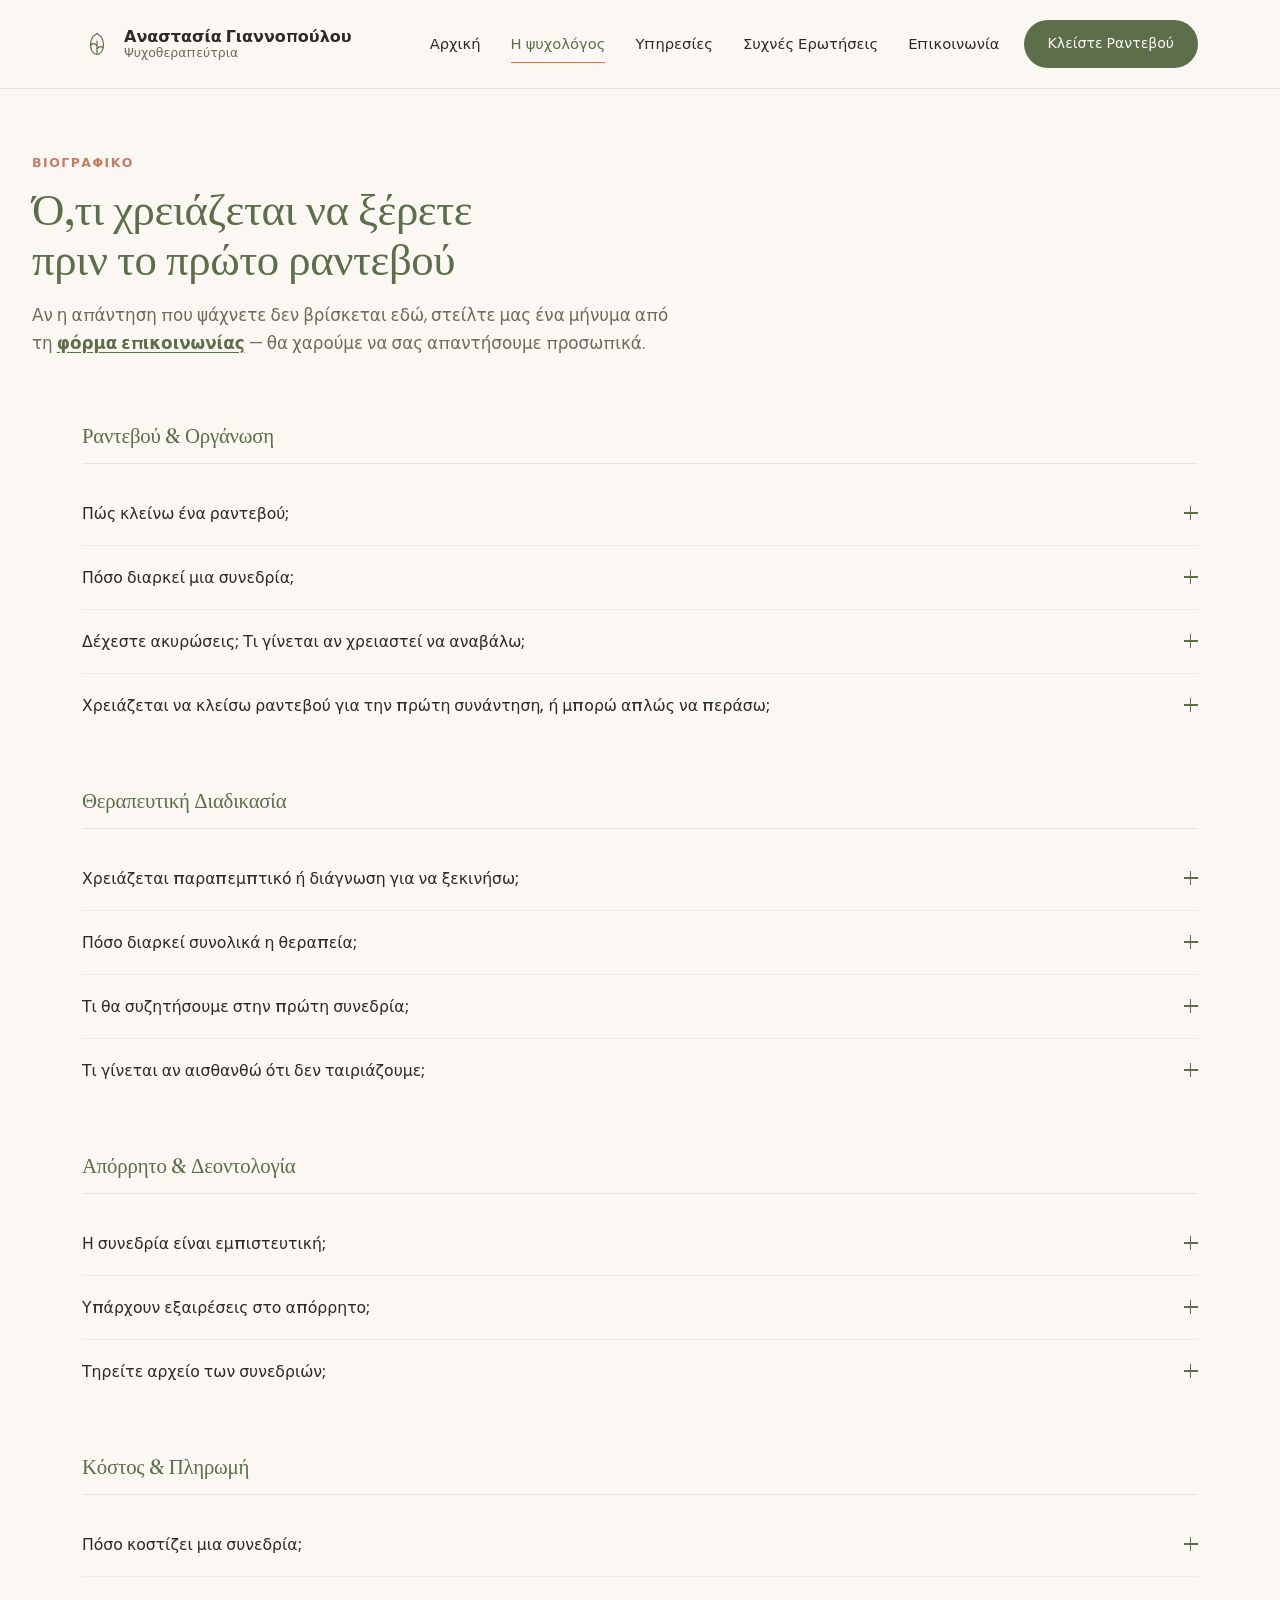
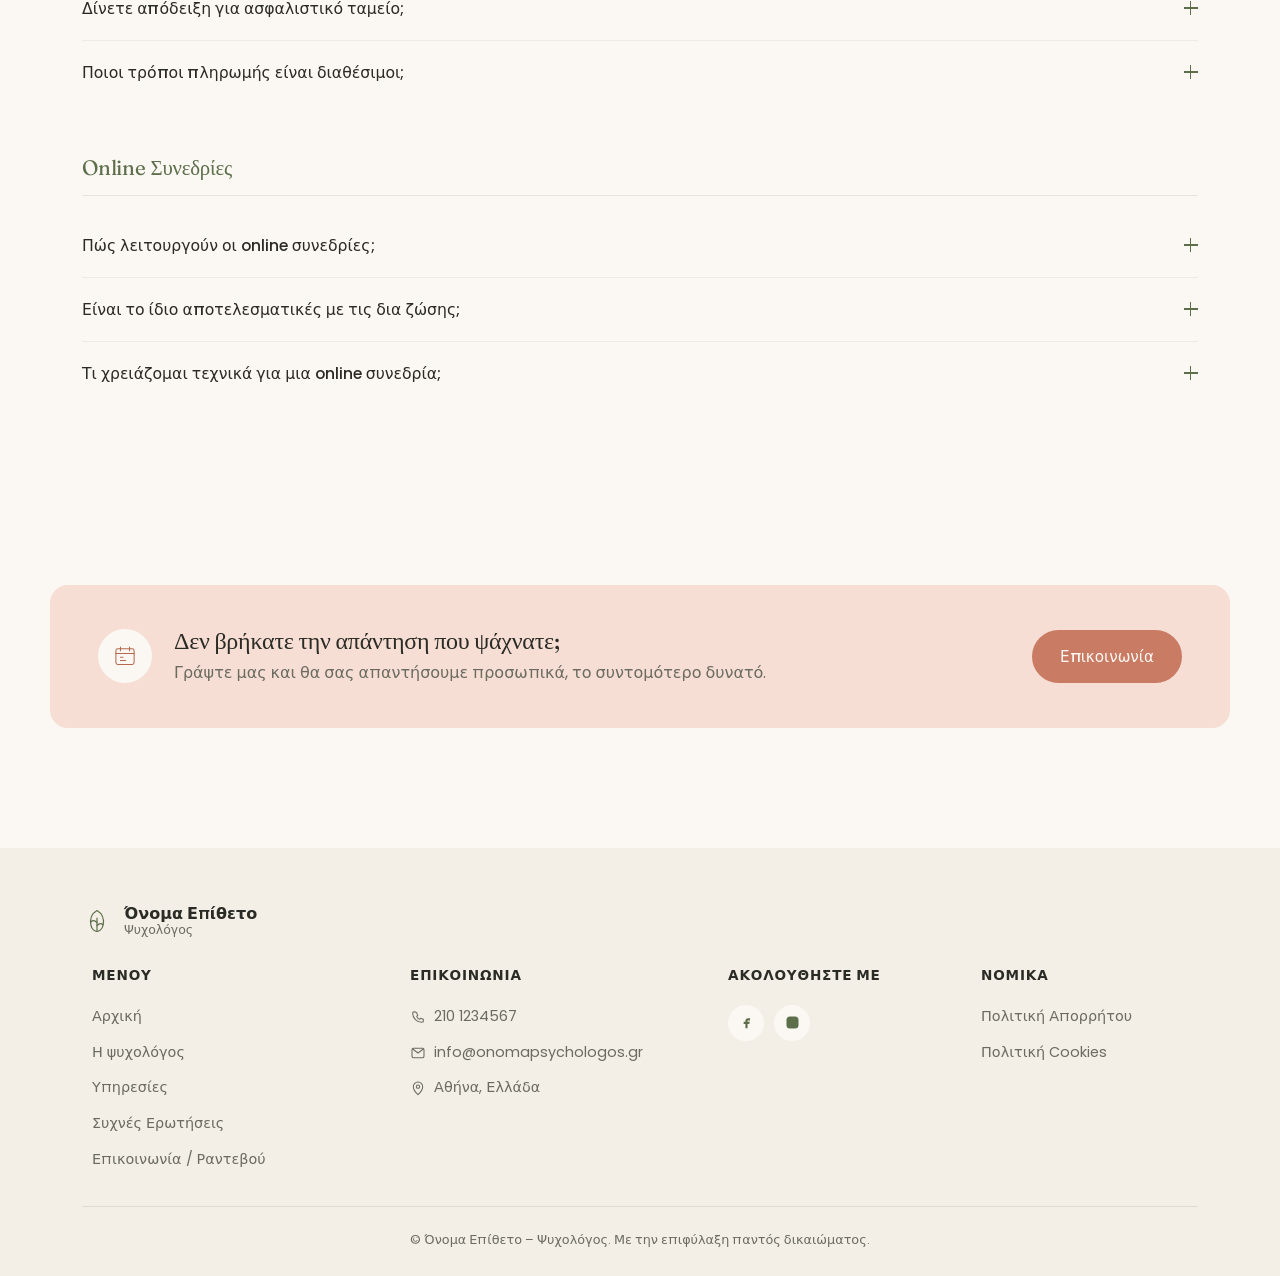
==== about.html @ b0d2837d "fix header highlight" ====
<!DOCTYPE html>
<html lang="el">
<head>
<meta charset="UTF-8">
<meta name="viewport" content="width=device-width, initial-scale=1.0">
<title>Συχνές Ερωτήσεις — Όνομα Επίθετο, Ψυχολόγος</title>
<meta name="description" content="Όλες οι απαντήσεις για ραντεβού, θεραπευτική διαδικασία, απόρρητο, κόστος και online συνεδρίες.">
<link rel="preconnect" href="https://fonts.googleapis.com">
<link rel="preconnect" href="https://fonts.gstatic.com" crossorigin>
<link href="https://fonts.googleapis.com/css2?family=Fraunces:opsz,wght@9..144,300;9..144,400;9..144,500;9..144,600&family=Poppins:wght@300;400;500;600&display=swap&subset=greek" rel="stylesheet">
<link rel="icon" href="assets/favicon.svg" type="image/svg+xml">
<link rel="icon" href="assets/favicon.ico" sizes="any">
<link rel="apple-touch-icon" href="assets/apple-touch-icon.png">
<link rel="stylesheet" href="css/style.css">
<script>document.documentElement.classList.add("js");</script>
</head>
<body>

<a class="skip-link" href="#main">Μετάβαση στο περιεχόμενο</a>

<div id="header"></div>

<main id="main">

  <!-- PAGE INTRO -->
  <section class="page-intro">
    <div class="wrap">
      <p class="eyebrow reveal">Βιογραφικό</p>
      <h1 class="reveal">Ό,τι χρειάζεται να ξέρετε πριν το πρώτο ραντεβού</h1>
      <p class="page-intro-lede reveal">Αν η απάντηση που ψάχνετε δεν βρίσκεται εδώ, στείλτε μας ένα μήνυμα από τη <a href="index.html#contact">φόρμα επικοινωνίας</a> — θα χαρούμε να σας απαντήσουμε προσωπικά.</p>
    </div>
  </section>

  <!-- FAQ CATEGORIES -->
  <section class="faq-full">
    <div class="wrap">

      <div class="faq-category reveal">
        <h2 class="faq-category-title">Ραντεβού &amp; Οργάνωση</h2>
        <div class="faq-list">
          <div class="faq-item">
            <button class="faq-q" aria-expanded="false">
              <span>Πώς κλείνω ένα ραντεβού;</span>
              <span class="faq-icon" aria-hidden="true"></span>
            </button>
            <div class="faq-a"><p>Μπορείτε να στείλετε μήνυμα από τη φόρμα επικοινωνίας ή να καλέσετε απευθείας στο τηλέφωνο του γραφείου. Θα λάβετε απάντηση εντός 24 ωρών, μέσα στις εργάσιμες, για να οριστεί η πρώτη συνάντηση.</p></div>
          </div>
          <div class="faq-item">
            <button class="faq-q" aria-expanded="false">
              <span>Πόσο διαρκεί μια συνεδρία;</span>
              <span class="faq-icon" aria-hidden="true"></span>
            </button>
            <div class="faq-a"><p>Η ατομική συνεδρία διαρκεί 50 λεπτά. Η συνεδρία ζεύγους διαρκεί 75 λεπτά. Η συχνότητα συμφωνείται μαζί σας ανάλογα με τις ανάγκες σας — συνήθως ξεκινάμε με μία συνεδρία την εβδομάδα.</p></div>
          </div>
          <div class="faq-item">
            <button class="faq-q" aria-expanded="false">
              <span>Δέχεστε ακυρώσεις; Τι γίνεται αν χρειαστεί να αναβάλω;</span>
              <span class="faq-icon" aria-hidden="true"></span>
            </button>
            <div class="faq-a"><p>Ναι, με ειδοποίηση τουλάχιστον 24 ωρών πριν το ραντεβού, χωρίς καμία χρέωση. Ακυρώσεις εντός 24ώρου χρεώνονται στο 50% της συνεδρίας, εκτός αν πρόκειται για έκτακτη ανάγκη.</p></div>
          </div>
          <div class="faq-item">
            <button class="faq-q" aria-expanded="false">
              <span>Χρειάζεται να κλείσω ραντεβού για την πρώτη συνάντηση, ή μπορώ απλώς να περάσω;</span>
              <span class="faq-icon" aria-hidden="true"></span>
            </button>
            <div class="faq-a"><p>Χρειάζεται πάντα προγραμματισμένο ραντεβού, ώστε να έχετε αποκλειστικά δικό σας χρόνο και να μην υπάρχει αναμονή. Το πρώτο ραντεβού κλείνεται όπως κάθε άλλο, μέσω της φόρμας ή τηλεφωνικά.</p></div>
          </div>
        </div>
      </div>

      <div class="faq-category reveal">
        <h2 class="faq-category-title">Θεραπευτική Διαδικασία</h2>
        <div class="faq-list">
          <div class="faq-item">
            <button class="faq-q" aria-expanded="false">
              <span>Χρειάζεται παραπεμπτικό ή διάγνωση για να ξεκινήσω;</span>
              <span class="faq-icon" aria-hidden="true"></span>
            </button>
            <div class="faq-a"><p>Όχι. Δεν χρειάζεται καμία παραπομπή από γιατρό ή προηγούμενη διάγνωση. Μπορείτε να ξεκινήσετε έχοντας απλώς μια αίσθηση ότι κάτι θα θέλατε να δουλέψετε.</p></div>
          </div>
          <div class="faq-item">
            <button class="faq-q" aria-expanded="false">
              <span>Πόσο διαρκεί συνολικά η θεραπεία;</span>
              <span class="faq-icon" aria-hidden="true"></span>
            </button>
            <div class="faq-a"><p>Δεν υπάρχει σταθερός αριθμός συνεδριών. Κάποιοι έρχονται για 3&ndash;4 μήνες γύρω από μια συγκεκριμένη δυσκολία, άλλοι συνεχίζουν για χρόνια μια πιο βαθιά δουλειά. Το επαναξιολογούμε μαζί σε τακτά διαστήματα.</p></div>
          </div>
          <div class="faq-item">
            <button class="faq-q" aria-expanded="false">
              <span>Τι θα συζητήσουμε στην πρώτη συνεδρία;</span>
              <span class="faq-icon" aria-hidden="true"></span>
            </button>
            <div class="faq-a"><p>Θα μιλήσουμε για το τι σας έφερε σε αναζήτηση θεραπείας, το ιστορικό σας και τους στόχους σας. Θα σας εξηγήσω και τον τρόπο που δουλεύω, ώστε στο τέλος να αποφασίσουμε μαζί αν προχωράμε.</p></div>
          </div>
          <div class="faq-item">
            <button class="faq-q" aria-expanded="false">
              <span>Τι γίνεται αν αισθανθώ ότι δεν ταιριάζουμε;</span>
              <span class="faq-icon" aria-hidden="true"></span>
            </button>
            <div class="faq-a"><p>Είναι απόλυτα φυσιολογικό και σημαντικό να το πείτε ανοιχτά. Η σχέση θεραπευτή&ndash;θεραπευόμενου είναι θεμελιώδης για την πορεία της θεραπείας, και μπορώ να σας προτείνω συναδέλφους αν κρίνετε ότι ταιριάζει καλύτερα αλλιώς.</p></div>
          </div>
        </div>
      </div>

      <div class="faq-category reveal">
        <h2 class="faq-category-title">Απόρρητο &amp; Δεοντολογία</h2>
        <div class="faq-list">
          <div class="faq-item">
            <button class="faq-q" aria-expanded="false">
              <span>Η συνεδρία είναι εμπιστευτική;</span>
              <span class="faq-icon" aria-hidden="true"></span>
            </button>
            <div class="faq-a"><p>Ναι. Ό,τι ειπωθεί στη συνεδρία μένει αυστηρά απόρρητο, σύμφωνα με τον κώδικα δεοντολογίας ψυχολόγων και τον Ελληνικό Ψυχολογικό Σύλλογο.</p></div>
          </div>
          <div class="faq-item">
            <button class="faq-q" aria-expanded="false">
              <span>Υπάρχουν εξαιρέσεις στο απόρρητο;</span>
              <span class="faq-icon" aria-hidden="true"></span>
            </button>
            <div class="faq-a"><p>Μόνο σε περιπτώσεις άμεσου κινδύνου για τη ζωή σας ή τη ζωή τρίτου προσώπου, όπως προβλέπει ρητά ο νόμος. Σε κάθε άλλη περίπτωση, το περιεχόμενο της συνεδρίας δεν κοινοποιείται πουθενά.</p></div>
          </div>
          <div class="faq-item">
            <button class="faq-q" aria-expanded="false">
              <span>Τηρείτε αρχείο των συνεδριών;</span>
              <span class="faq-icon" aria-hidden="true"></span>
            </button>
            <div class="faq-a"><p>Κρατούνται σύντομες κλινικές σημειώσεις, απαραίτητες για τη συνέχεια της θεραπείας, οι οποίες φυλάσσονται με ασφάλεια και δεν κοινοποιούνται σε κανέναν χωρίς τη γραπτή συναίνεσή σας.</p></div>
          </div>
        </div>
      </div>

      <div class="faq-category reveal">
        <h2 class="faq-category-title">Κόστος &amp; Πληρωμή</h2>
        <div class="faq-list">
          <div class="faq-item">
            <button class="faq-q" aria-expanded="false">
              <span>Πόσο κοστίζει μια συνεδρία;</span>
              <span class="faq-icon" aria-hidden="true"></span>
            </button>
            <div class="faq-a"><p>Το κόστος διαφέρει ανάλογα με τον τύπο συνεδρίας (ατομική, ζεύγους, online). Θα βρείτε αναλυτικές τιμές στην ενότητα <a href="index.html#services">Υπηρεσίες</a>, ή ρωτήστε μας απευθείας πριν το πρώτο ραντεβού.</p></div>
          </div>
          <div class="faq-item">
            <button class="faq-q" aria-expanded="false">
              <span>Δίνετε απόδειξη για ασφαλιστικό ταμείο;</span>
              <span class="faq-icon" aria-hidden="true"></span>
            </button>
            <div class="faq-a"><p>Δίνεται απόδειξη παροχής υπηρεσιών για κάθε συνεδρία. Ορισμένα ιδιωτικά ασφαλιστήρια καλύπτουν μέρος του κόστους &mdash; καλό είναι να το επιβεβαιώνετε με το ταμείο σας εκ των προτέρων.</p></div>
          </div>
          <div class="faq-item">
            <button class="faq-q" aria-expanded="false">
              <span>Ποιοι τρόποι πληρωμής είναι διαθέσιμοι;</span>
              <span class="faq-icon" aria-hidden="true"></span>
            </button>
            <div class="faq-a"><p>Δεκτή πληρωμή με μετρητά στο γραφείο ή με τραπεζικό έμβασμα πριν τη συνεδρία, ειδικά για τις online συνεδρίες.</p></div>
          </div>
        </div>
      </div>

      <div class="faq-category reveal">
        <h2 class="faq-category-title">Online Συνεδρίες</h2>
        <div class="faq-list">
          <div class="faq-item">
            <button class="faq-q" aria-expanded="false">
              <span>Πώς λειτουργούν οι online συνεδρίες;</span>
              <span class="faq-icon" aria-hidden="true"></span>
            </button>
            <div class="faq-a"><p>Γίνονται μέσω ασφαλούς βιντεοκλήσης, στην ίδια σταθερή μέρα και ώρα όπως και μια δια ζώσης συνεδρία. Θα λάβετε τον σύνδεσμο λίγο πριν από κάθε ραντεβού.</p></div>
          </div>
          <div class="faq-item">
            <button class="faq-q" aria-expanded="false">
              <span>Είναι το ίδιο αποτελεσματικές με τις δια ζώσης;</span>
              <span class="faq-icon" aria-hidden="true"></span>
            </button>
            <div class="faq-a"><p>Η έρευνα δείχνει ότι η online ψυχοθεραπεία μπορεί να είναι εξίσου αποτελεσματική με τη δια ζώσης, ειδικά όταν διατηρείται σταθερό πλαίσιο. Πολλοί άνθρωποι που ταξιδεύουν συχνά ή μένουν εκτός Αθήνας τη διαλέγουν εξαρχής.</p></div>
          </div>
          <div class="faq-item">
            <button class="faq-q" aria-expanded="false">
              <span>Τι χρειάζομαι τεχνικά για μια online συνεδρία;</span>
              <span class="faq-icon" aria-hidden="true"></span>
            </button>
            <div class="faq-a"><p>Μόνο μια σταθερή σύνδεση στο διαδίκτυο και έναν ήσυχο, ιδιωτικό χώρο. Δεν χρειάζεται εγκατάσταση κάποιας ειδικής εφαρμογής &mdash; ο σύνδεσμος ανοίγει απευθείας από τον browser σας.</p></div>
          </div>
        </div>
      </div>

    </div>
  </section>

  <!-- BANNER CTA -->
  <section class="banner">
    <div class="wrap banner-inner reveal">
      <div class="banner-copy">
        <span class="banner-icon" aria-hidden="true">
          <svg viewBox="0 0 40 40"><rect x="6" y="9" width="28" height="24" rx="3"/><path d="M6 16h28"/><path d="M13 6v6M27 6v6"/><path d="M13 22h4M13 27h8"/></svg>
        </span>
        <div>
          <h2>Δεν βρήκατε την απάντηση που ψάχνατε;</h2>
          <p>Γράψτε μας και θα σας απαντήσουμε προσωπικά, το συντομότερο δυνατό.</p>
        </div>
      </div>
      <a href="index.html#contact" class="btn btn-banner">Επικοινωνία</a>
    </div>
  </section>

</main>

  <!-- Footer placeholder -->
  <div id="footer"></div>

  <!-- Load the JavaScript file -->
  <script src="include-footer.js"></script>
  <script src="include-header.js"></script>

<script src="js/script.js"></script>
</body>
</html>
---- css/style.css ----
/* =========================================================
   Όνομα Επίθετο — Ψυχολόγος
   Palette: cream paper, olive green headings, dusty rose accent
   Type: Fraunces (display) / Poppins (body)
   ========================================================= */

:root{
  --paper: #FBF8F3;
  --paper-tint: #F3EFE6;
  --ink: #2B2B26;
  --ink-soft: #6B6B60;
  --olive: #5C6E4A;
  --olive-dark: #48583A;
  --olive-tint: #E6EADB;
  --rose: #C97B63;
  --rose-dark: #B4694F;
  --rose-tint: #F6DED4;
  --line: rgba(43,43,38,0.10);
  --line-soft: rgba(43,43,38,0.06);
  --shadow: 0 24px 48px -28px rgba(43,43,38,0.28);
  --radius: 18px;
  --radius-sm: 10px;

  --font-display: "Fraunces", "Iowan Old Style", serif;
  --font-body: "Poppins", system-ui, sans-serif;

  --wrap: 1180px;
}

*, *::before, *::after{ box-sizing: border-box; }
html{ scroll-behavior: smooth; }
@media (prefers-reduced-motion: reduce){
  html{ scroll-behavior: auto; }
  *, *::before, *::after{ animation-duration: 0.001ms !important; animation-iteration-count: 1 !important; transition-duration: 0.001ms !important; }
}

body{
  margin: 0;
  background: var(--paper);
  color: var(--ink);
  font-family: var(--font-body);
  font-size: 16px;
  line-height: 1.65;
  font-weight: 400;
  -webkit-font-smoothing: antialiased;
}

.wrap{ max-width: var(--wrap); margin: 0 auto; padding: 0 32px; }

h1, h2, h3, h4{
  font-family: var(--font-display);
  color: var(--olive);
  margin: 0 0 0.4em;
  font-weight: 400;
  letter-spacing: -0.01em;
}
h1{ font-size: clamp(2.6rem, 5.2vw, 4rem); line-height: 1.12; font-weight: 400; }
h2{ font-size: clamp(1.9rem, 3.2vw, 2.5rem); line-height: 1.2; }
h3{ font-size: 1.2rem; font-weight: 500; }
h4{ font-family: var(--font-body); font-size: 0.85rem; font-weight: 600; text-transform: uppercase; letter-spacing: 0.06em; color: var(--ink); }

p{ margin: 0 0 1em; color: var(--ink-soft); }
a{ color: inherit; text-decoration: none; }

.eyebrow{
  font-family: var(--font-body); font-size: 0.78rem; font-weight: 600;
  text-transform: uppercase; letter-spacing: 0.12em; color: var(--rose);
  margin: 0 0 0.8em; display: inline-block;
}

.section-title{ text-align: center; margin-bottom: 48px; }

.skip-link{ position: absolute; left: -999px; top: 0; background: var(--ink); color: var(--paper); padding: 12px 18px; z-index: 999; }
.skip-link:focus{ left: 16px; top: 16px; }
:focus-visible{ outline: 2px solid var(--rose); outline-offset: 3px; }

img{ max-width: 100%; display: block; }

/* =========================================================
   Buttons
   ========================================================= */

.btn{
  display: inline-flex; align-items: center; gap: 8px;
  font-family: var(--font-body); font-size: 0.95rem; font-weight: 500;
  padding: 14px 28px; border-radius: 999px; border: none; cursor: pointer;
  transition: background 0.25s ease, transform 0.25s ease, box-shadow 0.25s ease;
}
.btn-primary{ background: var(--olive); color: var(--paper); }
.btn-primary:hover{ background: var(--olive-dark); transform: translateY(-2px); box-shadow: 0 14px 26px -14px rgba(72,88,58,0.55); }
.btn-banner{ background: var(--rose); color: var(--paper); flex: none; }
.btn-banner:hover{ background: var(--rose-dark); transform: translateY(-2px); box-shadow: 0 14px 26px -14px rgba(180,105,79,0.55); }
.btn-block{ width: 100%; justify-content: center; }

/* =========================================================
   Header
   ========================================================= */

.site-header{
  position: sticky; top: 0; z-index: 100;
  background: rgba(251,248,243,0.9);
  backdrop-filter: blur(8px);
  border-bottom: 1px solid var(--line);
}
.header-inner{ display: flex; align-items: center; justify-content: space-between; height: 88px; gap: 24px; }

.site-header{ transform: translateY(0); transition: transform 0.35s ease; }
.site-header.header-hidden{ transform: translateY(-100%); }

.brand{ display: flex; align-items: center; gap: 12px; }
.brand-mark{ width: 30px; height: 30px; color: var(--olive); flex: none; }
.brand-mark svg{ width: 100%; height: 100%; fill: none; stroke: currentColor; stroke-width: 1.6; stroke-linecap: round; stroke-linejoin: round; }
.brand-text{ display: flex; flex-direction: column; line-height: 1.2; }
.brand-name{ font-family: var(--font-body); font-weight: 600; font-size: 1rem; color: var(--ink); }
.brand-sub{ font-size: 0.78rem; color: var(--ink-soft); }

.main-nav{ display: flex; align-items: center; gap: 30px; margin-left: auto; }
.main-nav a{ font-size: 0.92rem; color: var(--ink); position: relative; padding: 4px 0; }
.main-nav a.active{ color: var(--olive); }
.main-nav a::after{ content: ""; position: absolute; left: 0; right: 100%; bottom: -3px; height: 1.5px; background: var(--rose); transition: right 0.25s ease; }
.main-nav a:hover::after, .main-nav a.active::after{ right: 0; }

.header-cta{ flex: none; padding: 12px 24px; font-size: 0.88rem; }

.menu-toggle{ display: none; width: 40px; height: 40px; border: none; background: none; cursor: pointer; flex-direction: column; align-items: center; justify-content: center; gap: 5px; }
.menu-toggle span{ width: 22px; height: 1.5px; background: var(--ink); transition: transform 0.25s ease, opacity 0.25s ease; }

@media (max-width: 980px){
  .header-cta{ display: none; }
  .menu-toggle{ display: flex; }
  .main-nav{
    position: fixed; top: 88px; left: 0; right: 0; bottom: 0; background: var(--paper);
    flex-direction: column; align-items: flex-start; gap: 0; padding: 10px 32px 40px;
    transform: translateX(100%); transition: transform 0.35s ease; overflow-y: auto;
  }
  .main-nav.open{ transform: translateX(0); }
  .main-nav a{ width: 100%; padding: 16px 0; border-bottom: 1px solid var(--line-soft); font-size: 1.05rem; }
  .menu-toggle.open span:nth-child(1){ transform: translateY(6.5px) rotate(45deg); }
  .menu-toggle.open span:nth-child(2){ opacity: 0; }
  .menu-toggle.open span:nth-child(3){ transform: translateY(-6.5px) rotate(-45deg); }
}

/* =========================================================
   Hero
   ========================================================= */

.hero{ padding: 70px 0 90px; }
.hero-inner{ display: grid; grid-template-columns: 0.95fr 1.05fr; gap: 56px; align-items: center; }
.hero-copy h1{ margin-bottom: 0.5em; }
.hero-lede{ font-size: 1.08rem; max-width: 38ch; margin-bottom: 30px; }
.hero-visual{ position: relative; }
.hero-visual img{ border-radius: var(--radius); box-shadow: var(--shadow); aspect-ratio: 7 / 5; object-fit: cover; width: 100%; position: relative; z-index: 1; will-change: transform; }
.hero-blob{
  position: absolute; top: -12%; right: -10%; width: 65%; height: 65%;
  background: radial-gradient(circle at 35% 35%, var(--rose-tint), var(--olive-tint) 70%);
  border-radius: 50%; filter: blur(6px); opacity: 0.75; z-index: 0; will-change: transform;
}

@media (max-width: 980px){
  .hero-inner{ grid-template-columns: 1fr; gap: 36px; }
  .hero-visual{ order: -1; }
}

/* =========================================================
   Parallax bands (full-bleed photography, Flatiron-style)
   ========================================================= */

.parallax-band{
  position: relative;
  height: 46vh;
  min-height: 640px;
  max-height: 1060px;
  overflow: hidden;
  background: var(--ink);
}
.parallax-band-small{
  position: relative;
  height: 46vh;
  min-height: 280px;
  max-height: 360px;
  overflow: hidden;
  background: var(--ink);
}
.pb-img{
  position: absolute; top: -22%; left: 0;
  width: 100%; height: 145%;
  object-fit: cover;
  will-change: transform;
}
.pb-overlay{
  position: absolute; inset: 0;
  background: linear-gradient(180deg, rgba(34,32,28,0.38), rgba(34,32,28,0.12) 45%, rgba(34,32,28,0.5));
}
.pb-text{
  position: absolute; inset: 0;
  display: flex; align-items: center; justify-content: center;
  padding: 0 28px; text-align: center;
}
.pb-text p{
  font-family: var(--font-display); font-style: italic; font-weight: 400;
  font-size: clamp(1.4rem, 3.2vw, 2.2rem); line-height: 1.4;
  color: var(--paper); max-width: 34ch; margin: 0;
  text-shadow: 0 2px 24px rgba(0,0,0,0.25);
}

@media (max-width: 700px){
  .parallax-band{ height: 38vh; min-height: 260px; }
}

/* =========================================================
   Trust strip
   ========================================================= */

.trust{ background: var(--paper-tint); padding: 60px 0 90px; }
.trust-grid{ display: grid; grid-template-columns: repeat(4, 1fr); gap: 36px; text-align: center; }
.trust-icon{ width: 42px; height: 42px; margin: 0 auto 16px; color: var(--olive); display: block; }
.trust-icon svg{ width: 100%; height: 100%; fill: none; stroke: currentColor; stroke-width: 1.5; stroke-linecap: round; stroke-linejoin: round; }
.trust-item h3{ margin-bottom: 8px; font-size: 1.08rem; }
.trust-item p{ font-size: 0.92rem; max-width: 24ch; margin: 0 auto; }

@media (max-width: 900px){ .trust-grid{ grid-template-columns: repeat(2, 1fr); row-gap: 44px; } }
@media (max-width: 540px){ .trust-grid{ grid-template-columns: 1fr; } }

.hr-line {
   background: var(--paper); border: 1px solid var(--line); border-radius: var(--radius);
   width: 95%;
}
/* =========================================================
   Services
   ========================================================= */

.services{ padding: 40px 0 100px; }
.services-grid{ display: grid; grid-template-columns: repeat(4, 1fr); gap: 22px; }
.service-card{
  background: var(--paper); border: 1px solid var(--line); border-radius: var(--radius);
  padding: 30px 24px; text-align: center;
  transition: transform 0.3s ease, box-shadow 0.3s ease;
}
.service-card:hover{ transform: translateY(-6px); box-shadow: var(--shadow); }
.service-icon{ width: 64px; height: 64px; border-radius: 50%; display: flex; align-items: center; justify-content: center; margin: 0 auto 18px; }
.service-icon svg{ width: 30px; height: 30px; fill: none; stroke-width: 1.7; stroke-linecap: round; stroke-linejoin: round; }
.icon-sage{ background: var(--olive-tint); }
.icon-sage svg{ stroke: var(--olive); }
.icon-rose{ background: var(--rose-tint); }
.icon-rose svg{ stroke: var(--rose-dark); }
.service-card h3{ margin-bottom: 10px; }
.service-card p{ font-size: 0.9rem; margin-bottom: 18px; }
.card-link{ font-size: 0.86rem; font-weight: 600; color: var(--olive); display: inline-flex; gap: 6px; align-items: center; }
.card-link span{ transition: transform 0.25s ease; }
.card-link:hover span{ transform: translateX(4px); }

@media (max-width: 1080px){ .services-grid{ grid-template-columns: repeat(2, 1fr); } }
@media (max-width: 560px){ .services-grid{ grid-template-columns: 1fr; } }

/* =========================================================
   About
   ========================================================= */

.about{ padding: 20px 0 20px; }
.about-grid{ display: grid; grid-template-columns: 0.85fr 1.15fr; gap: 0; align-items: stretch; background: var(--paper-tint); border-radius: var(--radius); overflow: hidden; }
.about-media{ min-height: 100%; overflow: hidden; position: relative; }
.about-media img{ width: 100%; height: 130%; object-fit: cover; position: relative; top: -15%; border-radius: 0; will-change: transform; }
.about-copy{ padding: 56px; display: flex; flex-direction: column; justify-content: center; }
.about-copy p:not(.eyebrow){ max-width: 48ch; }
.about-copy .btn{ align-self: flex-start; margin-top: 8px; }

@media (max-width: 900px){
  .about-grid{ grid-template-columns: 1fr; }
  .about-media{ aspect-ratio: 16 / 10; }
  .about-copy{ padding: 36px 28px; }
}

/* =========================================================
   Banner CTA
   ========================================================= */

.banner{ padding: 90px 0; }
.banner-inner{
  background: var(--rose-tint); border-radius: var(--radius);
  padding: 42px 48px; display: flex; align-items: center; justify-content: space-between; gap: 30px; flex-wrap: wrap;
}
.banner-copy{ display: flex; align-items: center; gap: 22px; }
.banner-icon{ width: 54px; height: 54px; border-radius: 50%; background: var(--paper); display: flex; align-items: center; justify-content: center; flex: none; color: var(--rose-dark); }
.banner-icon svg{ width: 26px; height: 26px; fill: none; stroke: currentColor; stroke-width: 1.6; stroke-linecap: round; stroke-linejoin: round; }
.banner-copy h2{ color: var(--ink); font-size: 1.5rem; margin-bottom: 4px; }
.banner-copy p{ margin: 0; }

@media (max-width: 700px){
  .banner-inner{ padding: 32px 26px; }
  .banner-copy{ flex-direction: column; text-align: center; }
}

/* =========================================================
   FAQ
   ========================================================= */

.faq{ padding: 60px 0 100px; }
.faq-grid{ display: grid; grid-template-columns: repeat(3, 1fr); gap: 18px; }
.faq-item{ background: var(--paper-tint); border-radius: var(--radius-sm); padding: 4px 22px; }
.faq-q{
  width: 100%; text-align: left; background: none; border: none; cursor: pointer;
  display: flex; align-items: center; justify-content: space-between; gap: 14px;
  padding: 20px 0; font-family: var(--font-body); font-size: 0.98rem; font-weight: 500; color: var(--ink);
}
.faq-icon{ position: relative; width: 14px; height: 14px; flex: none; }
.faq-icon::before, .faq-icon::after{ content: ""; position: absolute; background: var(--olive); transition: transform 0.3s ease; }
.faq-icon::before{ left: 0; top: 6px; width: 14px; height: 1.4px; }
.faq-icon::after{ left: 6px; top: 0; width: 1.4px; height: 14px; }
.faq-q[aria-expanded="true"] .faq-icon::after{ transform: rotate(90deg); opacity: 0; }
.faq-a{ max-height: 0; overflow: hidden; transition: max-height 0.35s ease; }
.faq-a p{ padding-bottom: 20px; margin: 0; font-size: 0.9rem; }
.faq-all{ display: block; text-align: center; margin-top: 36px; font-weight: 600; color: var(--olive); }
.faq-all:hover{ color: var(--rose-dark); }

@media (max-width: 900px){ .faq-grid{ grid-template-columns: 1fr; } }

/* =========================================================
   Contact
   ========================================================= */

.contact{ padding: 60px 0 110px; }
.contact-grid{ display: grid; grid-template-columns: 0.8fr 1.2fr; gap: 60px; }
.contact-copy p{ max-width: 36ch; }
.contact-form{ background: var(--paper-tint); border-radius: var(--radius); padding: 40px; }
.form-row{ margin-bottom: 18px; }
.form-row-split{ display: grid; grid-template-columns: 1fr 1fr; gap: 18px; }
.form-row label{ display: block; font-size: 0.82rem; color: var(--ink-soft); margin-bottom: 7px; }
.form-row input[type="text"], .form-row input[type="email"], .form-row input[type="tel"], .form-row textarea{
  width: 100%; padding: 12px 14px; font-family: var(--font-body); font-size: 0.95rem;
  border: 1px solid var(--line); border-radius: var(--radius-sm); background: var(--paper); color: var(--ink);
  transition: border-color 0.25s ease;
}
.form-row input:focus, .form-row textarea:focus{ border-color: var(--olive); outline: none; }
.form-row textarea{ resize: vertical; }
.form-row-check{ display: flex; align-items: flex-start; gap: 10px; }
.form-row-check input{ margin-top: 4px; }
.form-row-check label{ margin: 0; font-size: 0.8rem; }
.form-note{ margin: 14px 0 0; font-size: 0.85rem; color: var(--olive); min-height: 1.2em; }

@media (max-width: 900px){
  .contact-grid{ grid-template-columns: 1fr; gap: 34px; }
  .contact-form{ padding: 28px; }
  .form-row-split{ grid-template-columns: 1fr; gap: 0; }
}

/* =========================================================
   Footer
   ========================================================= */

.site-footer{ background: var(--paper-tint); padding: 56px 0 26px; margin-top: 30px; }
.footer-brand{ display: flex; align-items: center; gap: 12px; margin-bottom: 40px; }
.footer-brand .brand-mark{ width: 30px; height: 30px; }
.footer-grid{ display: grid; grid-template-columns: 1.3fr 1.3fr 1fr 1fr; gap: 36px; padding-bottom: 34px; padding-left: 10px;}
.footer-col{ display: flex; flex-direction: column; gap: 12px; }
.footer-col h4{ margin-bottom: 6px; }
.footer-col a, .footer-col span{ font-size: 0.9rem; color: var(--ink-soft); display: flex; align-items: center; gap: 8px; }
.footer-col a:hover{ color: var(--olive); }
.fi{ width: 16px; height: 16px; flex: none; fill: none; stroke: currentColor; stroke-width: 1.6; stroke-linecap: round; stroke-linejoin: round; }
.footer-social{ display: flex; gap: 10px; }
.footer-social a{ width: 36px; height: 36px; border-radius: 50%; background: var(--paper); display: flex; align-items: center; justify-content: center; }
.footer-social svg{ width: 17px; height: 17px; fill: var(--olive); }
.footer-legal{ border-top: 1px solid var(--line); padding-top: 22px; text-align: center; font-size: 0.8rem; color: var(--ink-soft); margin: 0; }

@media (max-width: 900px){ .footer-grid{ grid-template-columns: 1fr 1fr; } }
@media (max-width: 560px){ .footer-grid{ grid-template-columns: 1fr; } }

/* =========================================================
   FAQ page (standalone)
   ========================================================= */

.page-intro{ padding: 60px 0 20px; max-width: 900px; }
.page-intro h1{ font-size: clamp(2rem, 4vw, 2.8rem); max-width: 18ch; }
.page-intro-lede{ font-size: 1.05rem; max-width: 60ch; }
.page-intro-lede a{ color: var(--olive); font-weight: 600; text-decoration: underline; text-underline-offset: 3px; }

.faq-full{ padding: 30px 0 90px; }
.faq-category{ margin-bottom: 52px; }
.faq-category:last-child{ margin-bottom: 0; }
.faq-category-title{ font-size: 1.3rem; margin-bottom: 18px; padding-bottom: 14px; border-bottom: 1px solid var(--line); }
.faq-full .faq-list{ display: block; }
.faq-full .faq-item{ background: none; border-bottom: 1px solid var(--line-soft); border-radius: 0; padding: 0; }
.faq-full .faq-item:last-child{ border-bottom: none; }
.faq-full .faq-a p a{ color: var(--olive); font-weight: 600; }

/* =========================================================
   Reveal on scroll
   Progressive enhancement: content is visible by default so
   it never depends on JS to be readable. The "js" class is
   added synchronously in <head>, before paint, only when JS
   actually runs — that's what enables the hidden pre-state.
   ========================================================= */

.reveal{ opacity: 1; transform: none; }
.js .reveal{ opacity: 0; transform: translateY(16px); transition: opacity 0.6s ease, transform 0.6s ease; }
.js .reveal.in-view{ opacity: 1; transform: translateY(0); }
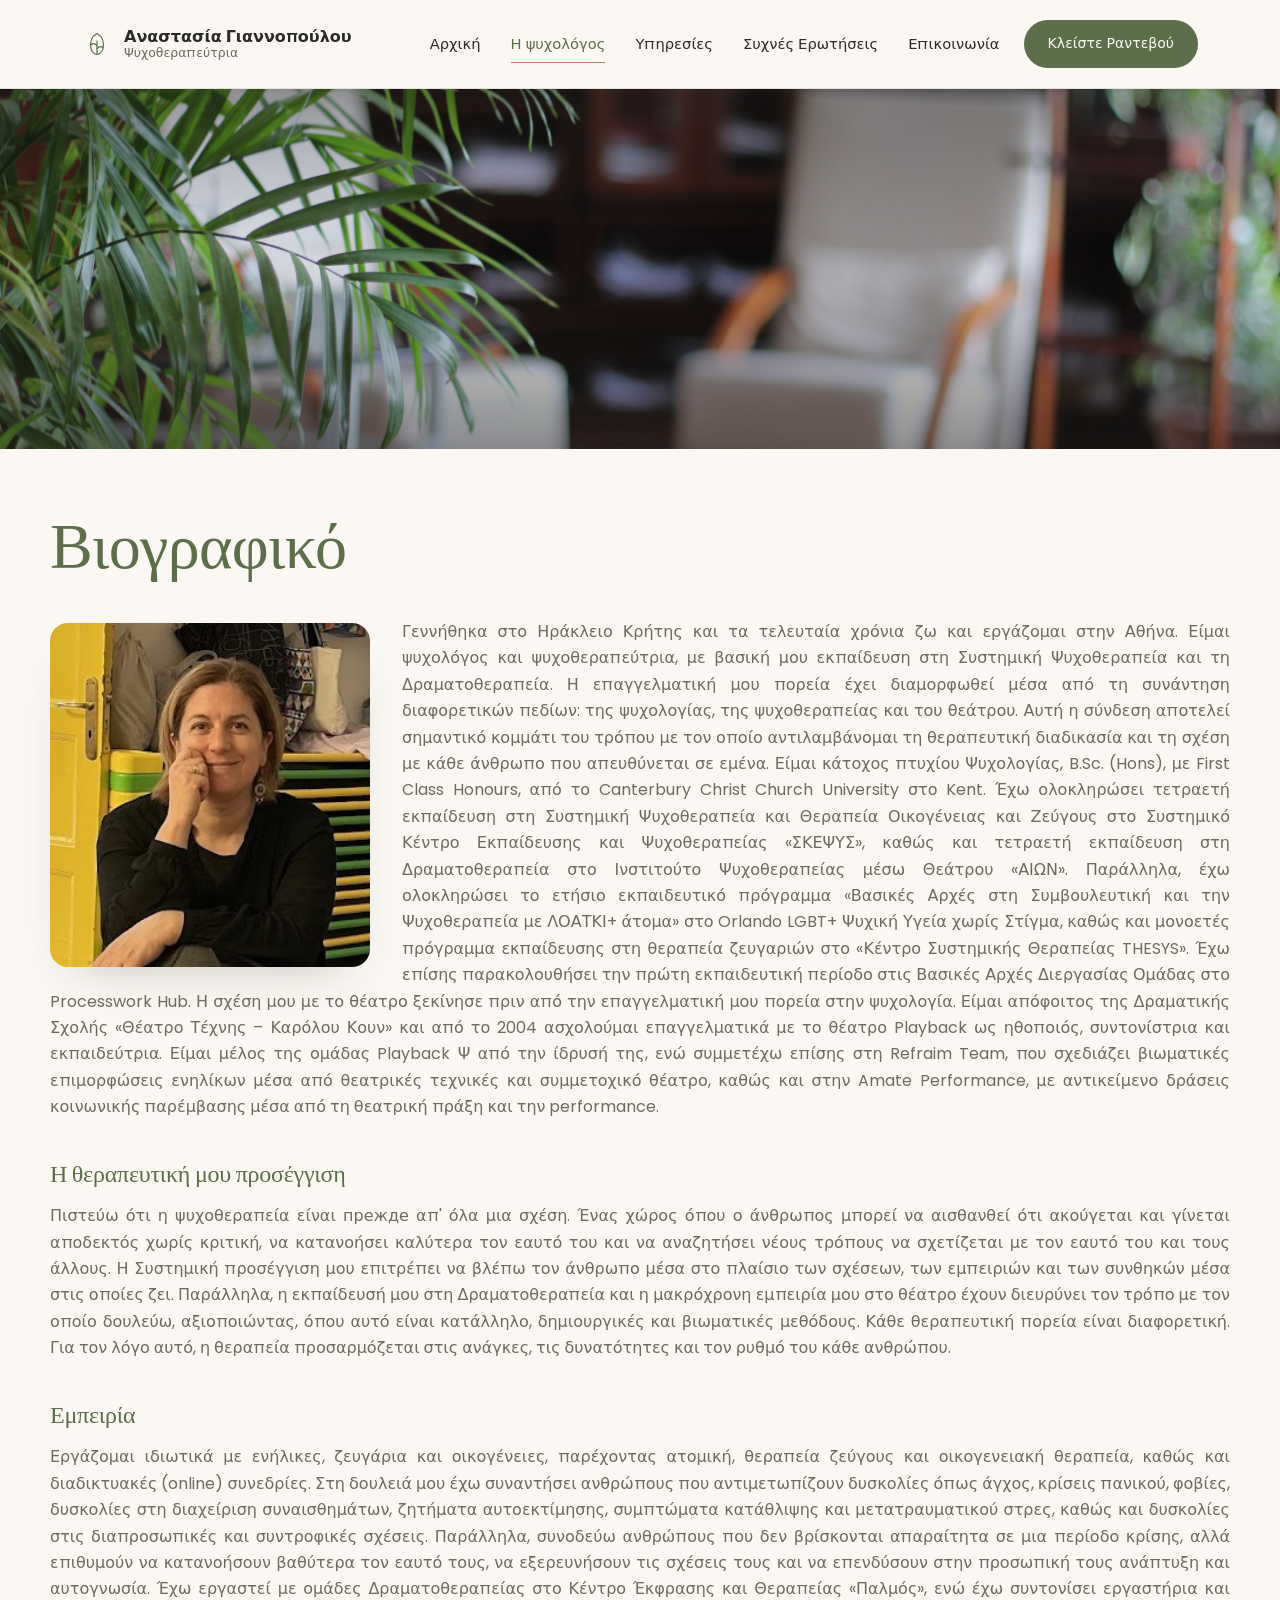
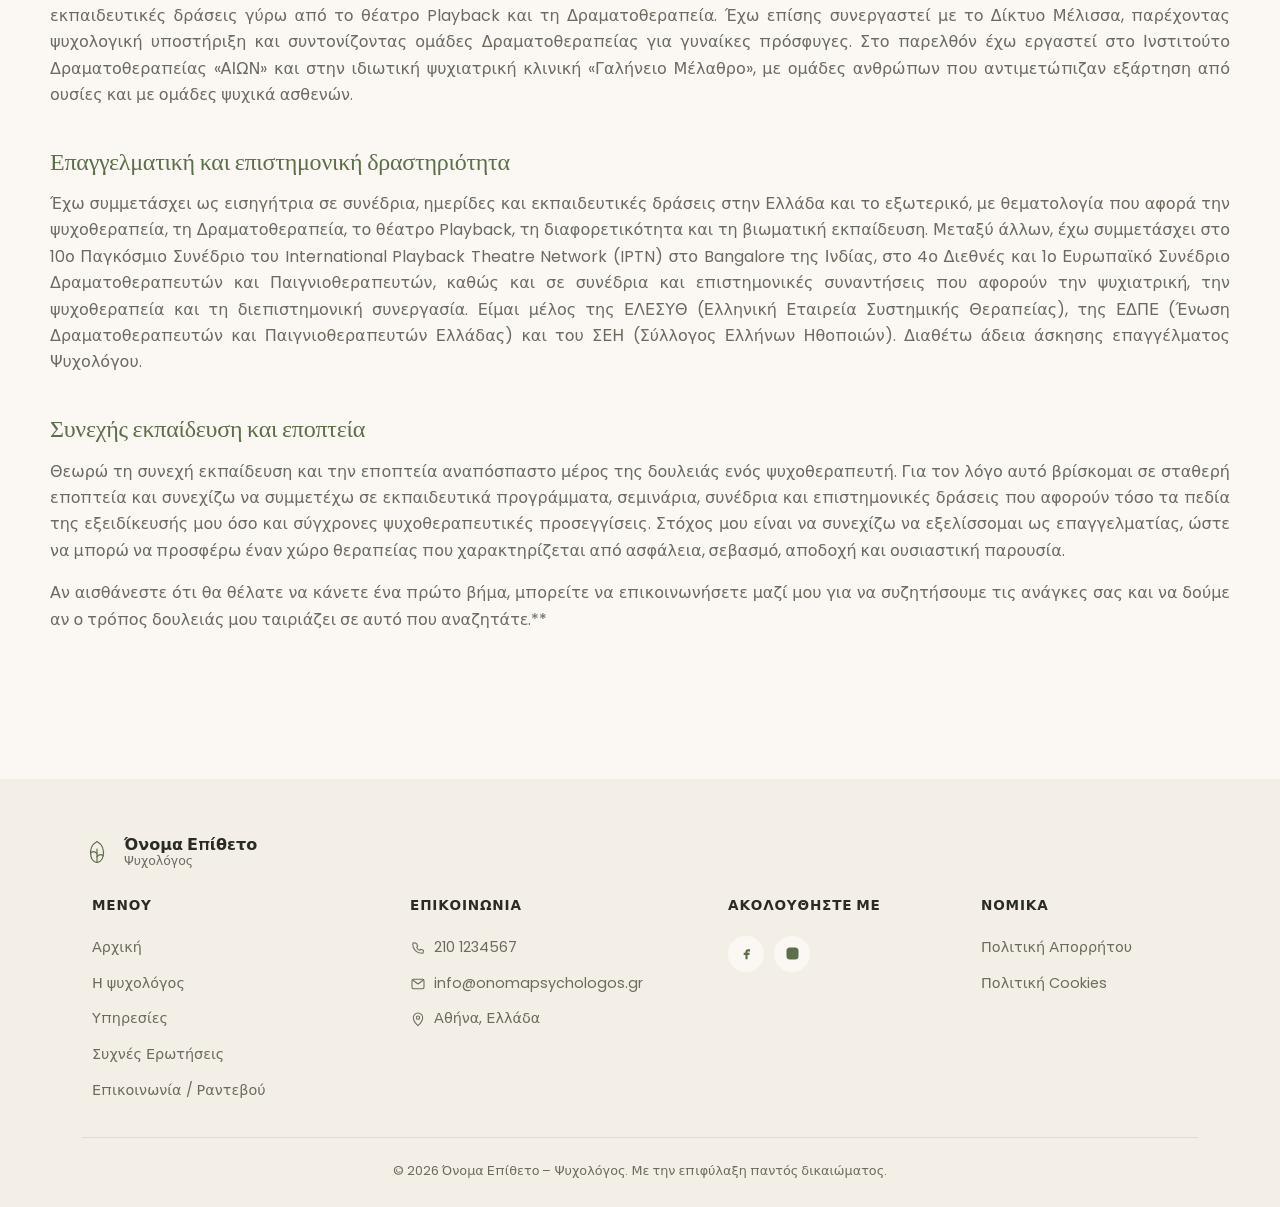
==== commit 6e19b591: "about" ====
--- a/about.html
+++ b/about.html
@@ -22,184 +22,78 @@
 
 <main id="main">
 
-  <!-- PAGE INTRO -->
-  <section class="page-intro">
-    <div class="wrap">
-      <p class="eyebrow reveal">Βιογραφικό</p>
-      <h1 class="reveal">Ό,τι χρειάζεται να ξέρετε πριν το πρώτο ραντεβού</h1>
-      <p class="page-intro-lede reveal">Αν η απάντηση που ψάχνετε δεν βρίσκεται εδώ, στείλτε μας ένα μήνυμα από τη <a href="index.html#contact">φόρμα επικοινωνίας</a> — θα χαρούμε να σας απαντήσουμε προσωπικά.</p>
-    </div>
+    <!-- PARALLAX BAND 1 -->
+  <section class="parallax-band-small">
+    <img class="pb-img rellax" data-rellax-speed="-10" src="./assets/about2.jpg" alt="Αν η απάντηση που ψάχνετε δεν βρίσκεται εδώ, στείλτε μας ένα μήνυμα από τη φόρμα επικοινωνίας" loading="eager" width="2400" height="1600">
+    <div class="pb-overlay" aria-hidden="true"></div>
+    <!-- <div class="pb-text">
+      <p>Ό,τι χρειάζεται να ξέρετε πριν το πρώτο ραντεβού</p>
+    </div> -->
   </section>
 
-  <!-- FAQ CATEGORIES -->
-  <section class="faq-full">
-    <div class="wrap">
+  <!-- PAGE INTRO -->
+  <section class="">
+    <div class="wrap bio-content">
+      <!-- <p class="eyebrow reveal">Βιογραφικό</p> -->
+      <h1 class="reveal">Βιογραφικό</h1>
 
-      <div class="faq-category reveal">
-        <h2 class="faq-category-title">Ραντεβού &amp; Οργάνωση</h2>
-        <div class="faq-list">
-          <div class="faq-item">
-            <button class="faq-q" aria-expanded="false">
-              <span>Πώς κλείνω ένα ραντεβού;</span>
-              <span class="faq-icon" aria-hidden="true"></span>
-            </button>
-            <div class="faq-a"><p>Μπορείτε να στείλετε μήνυμα από τη φόρμα επικοινωνίας ή να καλέσετε απευθείας στο τηλέφωνο του γραφείου. Θα λάβετε απάντηση εντός 24 ωρών, μέσα στις εργάσιμες, για να οριστεί η πρώτη συνάντηση.</p></div>
-          </div>
-          <div class="faq-item">
-            <button class="faq-q" aria-expanded="false">
-              <span>Πόσο διαρκεί μια συνεδρία;</span>
-              <span class="faq-icon" aria-hidden="true"></span>
-            </button>
-            <div class="faq-a"><p>Η ατομική συνεδρία διαρκεί 50 λεπτά. Η συνεδρία ζεύγους διαρκεί 75 λεπτά. Η συχνότητα συμφωνείται μαζί σας ανάλογα με τις ανάγκες σας — συνήθως ξεκινάμε με μία συνεδρία την εβδομάδα.</p></div>
-          </div>
-          <div class="faq-item">
-            <button class="faq-q" aria-expanded="false">
-              <span>Δέχεστε ακυρώσεις; Τι γίνεται αν χρειαστεί να αναβάλω;</span>
-              <span class="faq-icon" aria-hidden="true"></span>
-            </button>
-            <div class="faq-a"><p>Ναι, με ειδοποίηση τουλάχιστον 24 ωρών πριν το ραντεβού, χωρίς καμία χρέωση. Ακυρώσεις εντός 24ώρου χρεώνονται στο 50% της συνεδρίας, εκτός αν πρόκειται για έκτακτη ανάγκη.</p></div>
-          </div>
-          <div class="faq-item">
-            <button class="faq-q" aria-expanded="false">
-              <span>Χρειάζεται να κλείσω ραντεβού για την πρώτη συνάντηση, ή μπορώ απλώς να περάσω;</span>
-              <span class="faq-icon" aria-hidden="true"></span>
-            </button>
-            <div class="faq-a"><p>Χρειάζεται πάντα προγραμματισμένο ραντεβού, ώστε να έχετε αποκλειστικά δικό σας χρόνο και να μην υπάρχει αναμονή. Το πρώτο ραντεβού κλείνεται όπως κάθε άλλο, μέσω της φόρμας ή τηλεφωνικά.</p></div>
-          </div>
-        </div>
-      </div>
+      <img class="bio-portrait reveal" src="assets/anast.jpg" alt="Πορτρέτο της [όνομα]" width="640" height="800" loading="lazy">
 
-      <div class="faq-category reveal">
-        <h2 class="faq-category-title">Θεραπευτική Διαδικασία</h2>
-        <div class="faq-list">
-          <div class="faq-item">
-            <button class="faq-q" aria-expanded="false">
-              <span>Χρειάζεται παραπεμπτικό ή διάγνωση για να ξεκινήσω;</span>
-              <span class="faq-icon" aria-hidden="true"></span>
-            </button>
-            <div class="faq-a"><p>Όχι. Δεν χρειάζεται καμία παραπομπή από γιατρό ή προηγούμενη διάγνωση. Μπορείτε να ξεκινήσετε έχοντας απλώς μια αίσθηση ότι κάτι θα θέλατε να δουλέψετε.</p></div>
-          </div>
-          <div class="faq-item">
-            <button class="faq-q" aria-expanded="false">
-              <span>Πόσο διαρκεί συνολικά η θεραπεία;</span>
-              <span class="faq-icon" aria-hidden="true"></span>
-            </button>
-            <div class="faq-a"><p>Δεν υπάρχει σταθερός αριθμός συνεδριών. Κάποιοι έρχονται για 3&ndash;4 μήνες γύρω από μια συγκεκριμένη δυσκολία, άλλοι συνεχίζουν για χρόνια μια πιο βαθιά δουλειά. Το επαναξιολογούμε μαζί σε τακτά διαστήματα.</p></div>
-          </div>
-          <div class="faq-item">
-            <button class="faq-q" aria-expanded="false">
-              <span>Τι θα συζητήσουμε στην πρώτη συνεδρία;</span>
-              <span class="faq-icon" aria-hidden="true"></span>
-            </button>
-            <div class="faq-a"><p>Θα μιλήσουμε για το τι σας έφερε σε αναζήτηση θεραπείας, το ιστορικό σας και τους στόχους σας. Θα σας εξηγήσω και τον τρόπο που δουλεύω, ώστε στο τέλος να αποφασίσουμε μαζί αν προχωράμε.</p></div>
-          </div>
-          <div class="faq-item">
-            <button class="faq-q" aria-expanded="false">
-              <span>Τι γίνεται αν αισθανθώ ότι δεν ταιριάζουμε;</span>
-              <span class="faq-icon" aria-hidden="true"></span>
-            </button>
-            <div class="faq-a"><p>Είναι απόλυτα φυσιολογικό και σημαντικό να το πείτε ανοιχτά. Η σχέση θεραπευτή&ndash;θεραπευόμενου είναι θεμελιώδης για την πορεία της θεραπείας, και μπορώ να σας προτείνω συναδέλφους αν κρίνετε ότι ταιριάζει καλύτερα αλλιώς.</p></div>
-          </div>
-        </div>
-      </div>
+      <p class="reveal">
+Γεννήθηκα στο Ηράκλειο Κρήτης και τα τελευταία χρόνια ζω και εργάζομαι στην Αθήνα.
 
-      <div class="faq-category reveal">
-        <h2 class="faq-category-title">Απόρρητο &amp; Δεοντολογία</h2>
-        <div class="faq-list">
-          <div class="faq-item">
-            <button class="faq-q" aria-expanded="false">
-              <span>Η συνεδρία είναι εμπιστευτική;</span>
-              <span class="faq-icon" aria-hidden="true"></span>
-            </button>
-            <div class="faq-a"><p>Ναι. Ό,τι ειπωθεί στη συνεδρία μένει αυστηρά απόρρητο, σύμφωνα με τον κώδικα δεοντολογίας ψυχολόγων και τον Ελληνικό Ψυχολογικό Σύλλογο.</p></div>
-          </div>
-          <div class="faq-item">
-            <button class="faq-q" aria-expanded="false">
-              <span>Υπάρχουν εξαιρέσεις στο απόρρητο;</span>
-              <span class="faq-icon" aria-hidden="true"></span>
-            </button>
-            <div class="faq-a"><p>Μόνο σε περιπτώσεις άμεσου κινδύνου για τη ζωή σας ή τη ζωή τρίτου προσώπου, όπως προβλέπει ρητά ο νόμος. Σε κάθε άλλη περίπτωση, το περιεχόμενο της συνεδρίας δεν κοινοποιείται πουθενά.</p></div>
-          </div>
-          <div class="faq-item">
-            <button class="faq-q" aria-expanded="false">
-              <span>Τηρείτε αρχείο των συνεδριών;</span>
-              <span class="faq-icon" aria-hidden="true"></span>
-            </button>
-            <div class="faq-a"><p>Κρατούνται σύντομες κλινικές σημειώσεις, απαραίτητες για τη συνέχεια της θεραπείας, οι οποίες φυλάσσονται με ασφάλεια και δεν κοινοποιούνται σε κανέναν χωρίς τη γραπτή συναίνεσή σας.</p></div>
-          </div>
-        </div>
-      </div>
+Είμαι ψυχολόγος και ψυχοθεραπεύτρια, με βασική μου εκπαίδευση στη Συστημική Ψυχοθεραπεία και τη Δραματοθεραπεία. Η επαγγελματική μου πορεία έχει διαμορφωθεί μέσα από τη συνάντηση διαφορετικών πεδίων: της ψυχολογίας, της ψυχοθεραπείας και του θεάτρου. Αυτή η σύνδεση αποτελεί σημαντικό κομμάτι του τρόπου με τον οποίο αντιλαμβάνομαι τη θεραπευτική διαδικασία και τη σχέση με κάθε άνθρωπο που απευθύνεται σε εμένα.
 
-      <div class="faq-category reveal">
-        <h2 class="faq-category-title">Κόστος &amp; Πληρωμή</h2>
-        <div class="faq-list">
-          <div class="faq-item">
-            <button class="faq-q" aria-expanded="false">
-              <span>Πόσο κοστίζει μια συνεδρία;</span>
-              <span class="faq-icon" aria-hidden="true"></span>
-            </button>
-            <div class="faq-a"><p>Το κόστος διαφέρει ανάλογα με τον τύπο συνεδρίας (ατομική, ζεύγους, online). Θα βρείτε αναλυτικές τιμές στην ενότητα <a href="index.html#services">Υπηρεσίες</a>, ή ρωτήστε μας απευθείας πριν το πρώτο ραντεβού.</p></div>
-          </div>
-          <div class="faq-item">
-            <button class="faq-q" aria-expanded="false">
-              <span>Δίνετε απόδειξη για ασφαλιστικό ταμείο;</span>
-              <span class="faq-icon" aria-hidden="true"></span>
-            </button>
-            <div class="faq-a"><p>Δίνεται απόδειξη παροχής υπηρεσιών για κάθε συνεδρία. Ορισμένα ιδιωτικά ασφαλιστήρια καλύπτουν μέρος του κόστους &mdash; καλό είναι να το επιβεβαιώνετε με το ταμείο σας εκ των προτέρων.</p></div>
-          </div>
-          <div class="faq-item">
-            <button class="faq-q" aria-expanded="false">
-              <span>Ποιοι τρόποι πληρωμής είναι διαθέσιμοι;</span>
-              <span class="faq-icon" aria-hidden="true"></span>
-            </button>
-            <div class="faq-a"><p>Δεκτή πληρωμή με μετρητά στο γραφείο ή με τραπεζικό έμβασμα πριν τη συνεδρία, ειδικά για τις online συνεδρίες.</p></div>
-          </div>
-        </div>
-      </div>
+Είμαι κάτοχος πτυχίου Ψυχολογίας, B.Sc. (Hons), με First Class Honours, από το Canterbury Christ Church University στο Kent. Έχω ολοκληρώσει τετραετή εκπαίδευση στη Συστημική Ψυχοθεραπεία και Θεραπεία Οικογένειας και Ζεύγους στο Συστημικό Κέντρο Εκπαίδευσης και Ψυχοθεραπείας «ΣΚΕΨΥΣ», καθώς και τετραετή εκπαίδευση στη Δραματοθεραπεία στο Ινστιτούτο Ψυχοθεραπείας μέσω Θεάτρου «ΑΙΩΝ».
 
-      <div class="faq-category reveal">
-        <h2 class="faq-category-title">Online Συνεδρίες</h2>
-        <div class="faq-list">
-          <div class="faq-item">
-            <button class="faq-q" aria-expanded="false">
-              <span>Πώς λειτουργούν οι online συνεδρίες;</span>
-              <span class="faq-icon" aria-hidden="true"></span>
-            </button>
-            <div class="faq-a"><p>Γίνονται μέσω ασφαλούς βιντεοκλήσης, στην ίδια σταθερή μέρα και ώρα όπως και μια δια ζώσης συνεδρία. Θα λάβετε τον σύνδεσμο λίγο πριν από κάθε ραντεβού.</p></div>
-          </div>
-          <div class="faq-item">
-            <button class="faq-q" aria-expanded="false">
-              <span>Είναι το ίδιο αποτελεσματικές με τις δια ζώσης;</span>
-              <span class="faq-icon" aria-hidden="true"></span>
-            </button>
-            <div class="faq-a"><p>Η έρευνα δείχνει ότι η online ψυχοθεραπεία μπορεί να είναι εξίσου αποτελεσματική με τη δια ζώσης, ειδικά όταν διατηρείται σταθερό πλαίσιο. Πολλοί άνθρωποι που ταξιδεύουν συχνά ή μένουν εκτός Αθήνας τη διαλέγουν εξαρχής.</p></div>
-          </div>
-          <div class="faq-item">
-            <button class="faq-q" aria-expanded="false">
-              <span>Τι χρειάζομαι τεχνικά για μια online συνεδρία;</span>
-              <span class="faq-icon" aria-hidden="true"></span>
-            </button>
-            <div class="faq-a"><p>Μόνο μια σταθερή σύνδεση στο διαδίκτυο και έναν ήσυχο, ιδιωτικό χώρο. Δεν χρειάζεται εγκατάσταση κάποιας ειδικής εφαρμογής &mdash; ο σύνδεσμος ανοίγει απευθείας από τον browser σας.</p></div>
-          </div>
-        </div>
-      </div>
+Παράλληλα, έχω ολοκληρώσει το ετήσιο εκπαιδευτικό πρόγραμμα «Βασικές Αρχές στη Συμβουλευτική και την Ψυχοθεραπεία με ΛΟΑΤΚΙ+ άτομα» στο Orlando LGBT+ Ψυχική Υγεία χωρίς Στίγμα, καθώς και μονοετές πρόγραμμα εκπαίδευσης στη θεραπεία ζευγαριών στο «Κέντρο Συστημικής Θεραπείας THESYS». Έχω επίσης παρακολουθήσει την πρώτη εκπαιδευτική περίοδο στις Βασικές Αρχές Διεργασίας Ομάδας στο Processwork Hub.
 
-    </div>
-  </section>
+Η σχέση μου με το θέατρο ξεκίνησε πριν από την επαγγελματική μου πορεία στην ψυχολογία. Είμαι απόφοιτος της Δραματικής Σχολής «Θέατρο Τέχνης – Καρόλου Κουν» και από το 2004 ασχολούμαι επαγγελματικά με το θέατρο Playback ως ηθοποιός, συντονίστρια και εκπαιδεύτρια. Είμαι μέλος της ομάδας Playback Ψ από την ίδρυσή της, ενώ συμμετέχω επίσης στη Refraim Team, που σχεδιάζει βιωματικές επιμορφώσεις ενηλίκων μέσα από θεατρικές τεχνικές και συμμετοχικό θέατρο, καθώς και στην Amate Performance, με αντικείμενο δράσεις κοινωνικής παρέμβασης μέσα από τη θεατρική πράξη και την performance.
+</p>
+      
+<h3>Η θεραπευτική μου προσέγγιση</h3>
+<p class="reveal">
+Πιστεύω ότι η ψυχοθεραπεία είναι прежде απ' όλα μια σχέση. Ένας χώρος όπου ο άνθρωπος μπορεί να αισθανθεί ότι ακούγεται και γίνεται αποδεκτός χωρίς κριτική, να κατανοήσει καλύτερα τον εαυτό του και να αναζητήσει νέους τρόπους να σχετίζεται με τον εαυτό του και τους άλλους.
 
-  <!-- BANNER CTA -->
-  <section class="banner">
-    <div class="wrap banner-inner reveal">
-      <div class="banner-copy">
-        <span class="banner-icon" aria-hidden="true">
-          <svg viewBox="0 0 40 40"><rect x="6" y="9" width="28" height="24" rx="3"/><path d="M6 16h28"/><path d="M13 6v6M27 6v6"/><path d="M13 22h4M13 27h8"/></svg>
-        </span>
-        <div>
-          <h2>Δεν βρήκατε την απάντηση που ψάχνατε;</h2>
-          <p>Γράψτε μας και θα σας απαντήσουμε προσωπικά, το συντομότερο δυνατό.</p>
-        </div>
-      </div>
-      <a href="index.html#contact" class="btn btn-banner">Επικοινωνία</a>
+Η Συστημική προσέγγιση μου επιτρέπει να βλέπω τον άνθρωπο μέσα στο πλαίσιο των σχέσεων, των εμπειριών και των συνθηκών μέσα στις οποίες ζει. Παράλληλα, η εκπαίδευσή μου στη Δραματοθεραπεία και η μακρόχρονη εμπειρία μου στο θέατρο έχουν διευρύνει τον τρόπο με τον οποίο δουλεύω, αξιοποιώντας, όπου αυτό είναι κατάλληλο, δημιουργικές και βιωματικές μεθόδους.
+
+Κάθε θεραπευτική πορεία είναι διαφορετική. Για τον λόγο αυτό, η θεραπεία προσαρμόζεται στις ανάγκες, τις δυνατότητες και τον ρυθμό του κάθε ανθρώπου.
+</p>
+      
+<h3> Εμπειρία</h3>
+<p class="reveal">
+Εργάζομαι ιδιωτικά με ενήλικες, ζευγάρια και οικογένειες, παρέχοντας ατομική, θεραπεία ζεύγους και οικογενειακή θεραπεία, καθώς και διαδικτυακές (online) συνεδρίες.
+
+Στη δουλειά μου έχω συναντήσει ανθρώπους που αντιμετωπίζουν δυσκολίες όπως άγχος, κρίσεις πανικού, φοβίες, δυσκολίες στη διαχείριση συναισθημάτων, ζητήματα αυτοεκτίμησης, συμπτώματα κατάθλιψης και μετατραυματικού στρες, καθώς και δυσκολίες στις διαπροσωπικές και συντροφικές σχέσεις.
+
+Παράλληλα, συνοδεύω ανθρώπους που δεν βρίσκονται απαραίτητα σε μια περίοδο κρίσης, αλλά επιθυμούν να κατανοήσουν βαθύτερα τον εαυτό τους, να εξερευνήσουν τις σχέσεις τους και να επενδύσουν στην προσωπική τους ανάπτυξη και αυτογνωσία.
+
+Έχω εργαστεί με ομάδες Δραματοθεραπείας στο Κέντρο Έκφρασης και Θεραπείας «Παλμός», ενώ έχω συντονίσει εργαστήρια και εκπαιδευτικές δράσεις γύρω από το θέατρο Playback και τη Δραματοθεραπεία. Έχω επίσης συνεργαστεί με το Δίκτυο Μέλισσα, παρέχοντας ψυχολογική υποστήριξη και συντονίζοντας ομάδες Δραματοθεραπείας για γυναίκες πρόσφυγες.
+
+Στο παρελθόν έχω εργαστεί στο Ινστιτούτο Δραματοθεραπείας «ΑΙΩΝ» και στην ιδιωτική ψυχιατρική κλινική «Γαλήνειο Μέλαθρο», με ομάδες ανθρώπων που αντιμετώπιζαν εξάρτηση από ουσίες και με ομάδες ψυχικά ασθενών.
+
+      </p>      
+<h3> Επαγγελματική και επιστημονική δραστηριότητα</h3>
+<p class="reveal">
+Έχω συμμετάσχει ως εισηγήτρια σε συνέδρια, ημερίδες και εκπαιδευτικές δράσεις στην Ελλάδα και το εξωτερικό, με θεματολογία που αφορά την ψυχοθεραπεία, τη Δραματοθεραπεία, το θέατρο Playback, τη διαφορετικότητα και τη βιωματική εκπαίδευση.
+
+Μεταξύ άλλων, έχω συμμετάσχει στο 10ο Παγκόσμιο Συνέδριο του International Playback Theatre Network (IPTN) στο Bangalore της Ινδίας, στο 4ο Διεθνές και 1ο Ευρωπαϊκό Συνέδριο Δραματοθεραπευτών και Παιγνιοθεραπευτών, καθώς και σε συνέδρια και επιστημονικές συναντήσεις που αφορούν την ψυχιατρική, την ψυχοθεραπεία και τη διεπιστημονική συνεργασία.
+
+Είμαι μέλος της ΕΛΕΣΥΘ (Ελληνική Εταιρεία Συστημικής Θεραπείας), της ΕΔΠΕ (Ένωση Δραματοθεραπευτών και Παιγνιοθεραπευτών Ελλάδας) και του ΣΕΗ (Σύλλογος Ελλήνων Ηθοποιών).
+
+Διαθέτω άδεια άσκησης επαγγέλματος Ψυχολόγου.
+
+</p>      
+<h3> Συνεχής εκπαίδευση και εποπτεία</h3>
+<p class="reveal">
+Θεωρώ τη συνεχή εκπαίδευση και την εποπτεία αναπόσπαστο μέρος της δουλειάς ενός ψυχοθεραπευτή. Για τον λόγο αυτό βρίσκομαι σε σταθερή εποπτεία και συνεχίζω να συμμετέχω σε εκπαιδευτικά προγράμματα, σεμινάρια, συνέδρια και επιστημονικές δράσεις που αφορούν τόσο τα πεδία της εξειδίκευσής μου όσο και σύγχρονες ψυχοθεραπευτικές προσεγγίσεις.
+
+Στόχος μου είναι να συνεχίζω να εξελίσσομαι ως επαγγελματίας, ώστε να μπορώ να προσφέρω έναν χώρο θεραπείας που χαρακτηρίζεται από ασφάλεια, σεβασμό, αποδοχή και ουσιαστική παρουσία.
+
+</p>
+      <p class="reveal">
+Αν αισθάνεστε ότι θα θέλατε να κάνετε ένα πρώτο βήμα, μπορείτε να επικοινωνήσετε μαζί μου για να συζητήσουμε τις ανάγκες σας και να δούμε αν ο τρόπος δουλειάς μου ταιριάζει σε αυτό που αναζητάτε.**
+</p>
     </div>
   </section>
 
--- a/css/style.css
+++ b/css/style.css
@@ -95,6 +95,7 @@
 /* =========================================================
    Header
    ========================================================= */
+#header{ min-height: 88px; }
 
 .site-header{
   position: sticky; top: 0; z-index: 100;
@@ -315,12 +316,52 @@
 @media (max-width: 900px){ .faq-grid{ grid-template-columns: 1fr; } }
 
 /* =========================================================
+   Bio page — image floated left, text wraps around it
+   ========================================================= */
+ 
+.bio-content{ padding: 60px 0 100px; }
+.bio-content h1{ margin-bottom: 0.6em; }
+ 
+.bio-portrait{
+  float: left;
+  width: 320px;
+  max-width: 42%;
+  height: auto;
+  border-radius: var(--radius);
+  box-shadow: var(--shadow);
+  margin: 4px 32px 20px 0;
+}
+ 
+/* keeps line length readable instead of stretching to the
+   full 1180px .wrap width once text clears the floated image */
+.bio-content p{ max-width: 150ch; text-align: justify; }
+.bio-content h3{ clear: left; margin-top: 1.4em; font-size: 1.5rem; }
+
+@media (max-width: 700px){
+  .bio-portrait{
+    float: none;
+    display: block;
+    width: 100%;
+    max-width: 320px;
+    margin: 0 auto 28px;
+  }
+}
+
+/* =========================================================
    Contact
    ========================================================= */
 
 .contact{ padding: 60px 0 110px; }
 .contact-grid{ display: grid; grid-template-columns: 0.8fr 1.2fr; gap: 60px; }
 .contact-copy p{ max-width: 36ch; }
+.map-embed{
+  margin-top: 30px;
+  border-radius: var(--radius);
+  overflow: hidden;
+  border: 1px solid var(--line);
+  box-shadow: var(--shadow);
+}
+.map-embed iframe{ display: block; width: 100%; height: 280px; }
 .contact-form{ background: var(--paper-tint); border-radius: var(--radius); padding: 40px; }
 .form-row{ margin-bottom: 18px; }
 .form-row-split{ display: grid; grid-template-columns: 1fr 1fr; gap: 18px; }
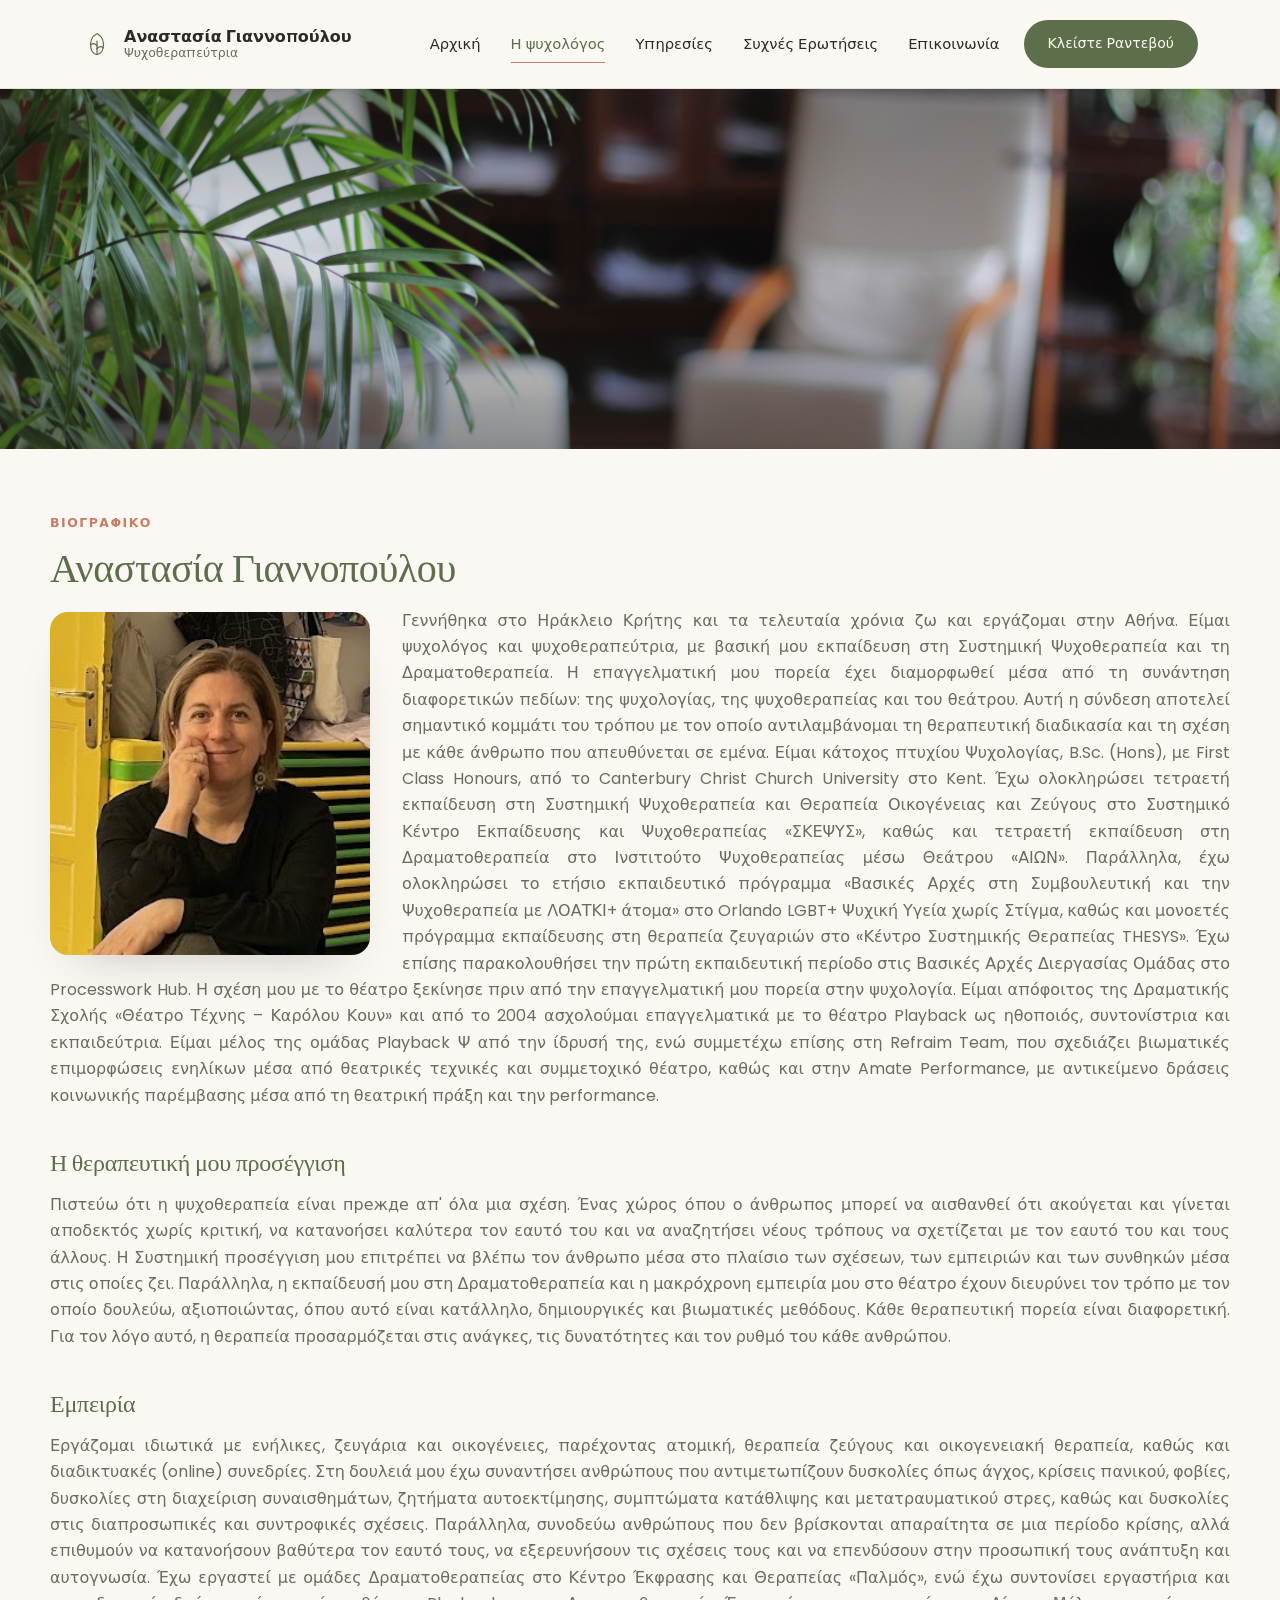
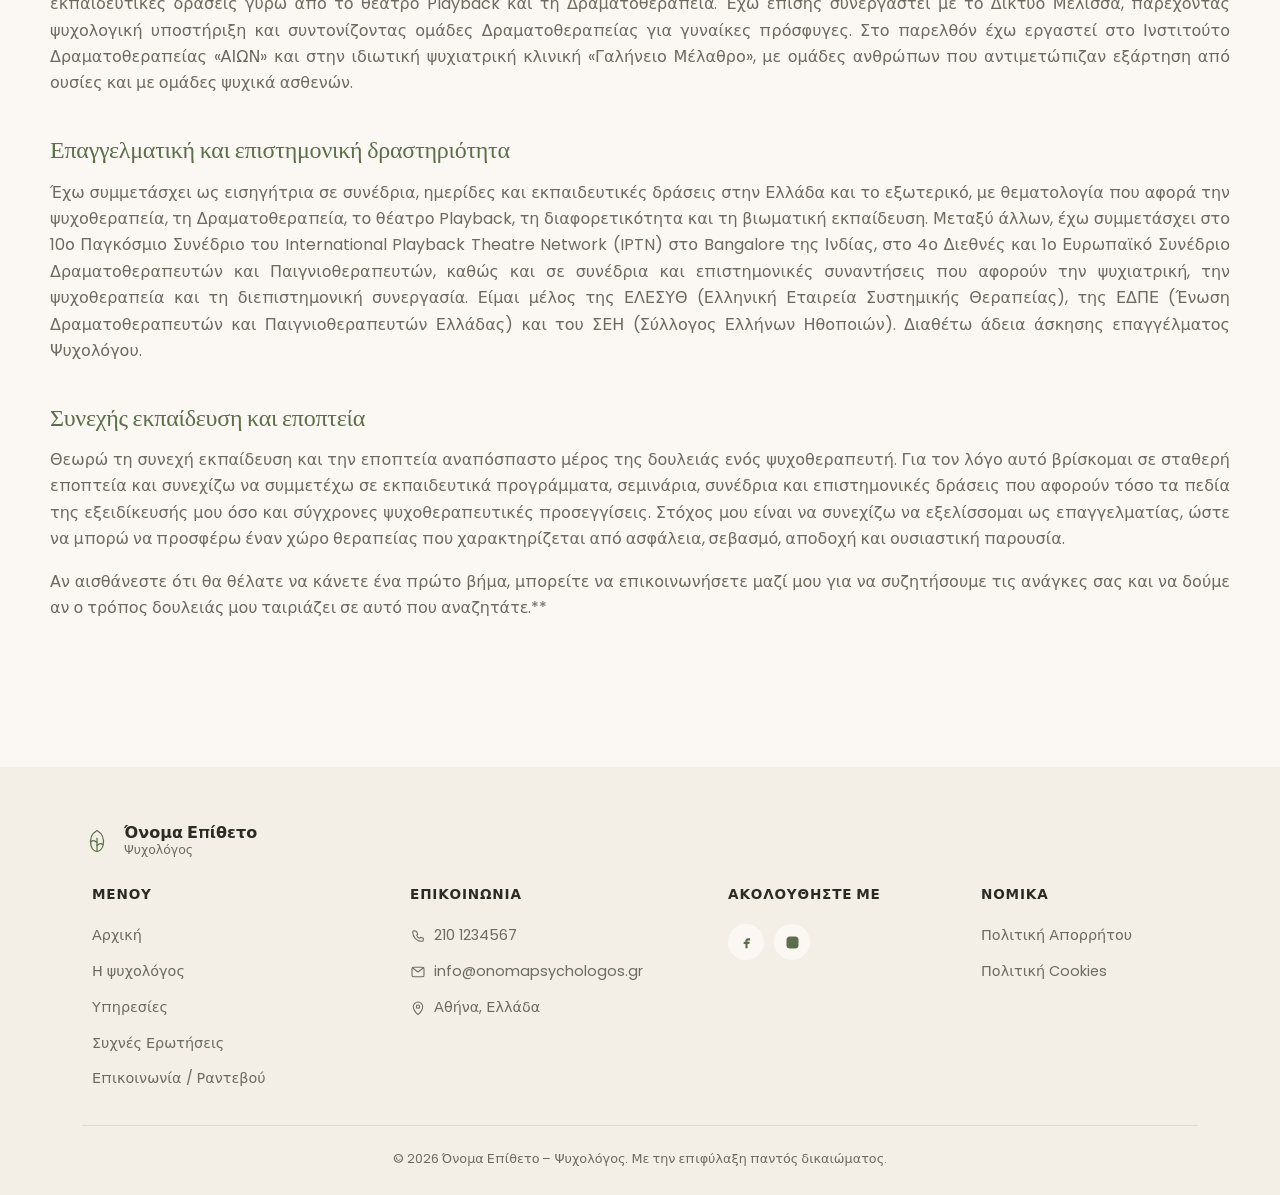
==== commit 8cf04913: "services" ====
--- a/about.html
+++ b/about.html
@@ -34,8 +34,8 @@
   <!-- PAGE INTRO -->
   <section class="">
     <div class="wrap bio-content">
-      <!-- <p class="eyebrow reveal">Βιογραφικό</p> -->
-      <h1 class="reveal">Βιογραφικό</h1>
+      <p class="eyebrow reveal">Βιογραφικό</p>
+      <h2 class="reveal">Αναστασία Γιαννοπούλου</h2>
 
       <img class="bio-portrait reveal" src="assets/anast.jpg" alt="Πορτρέτο της [όνομα]" width="640" height="800" loading="lazy">
 
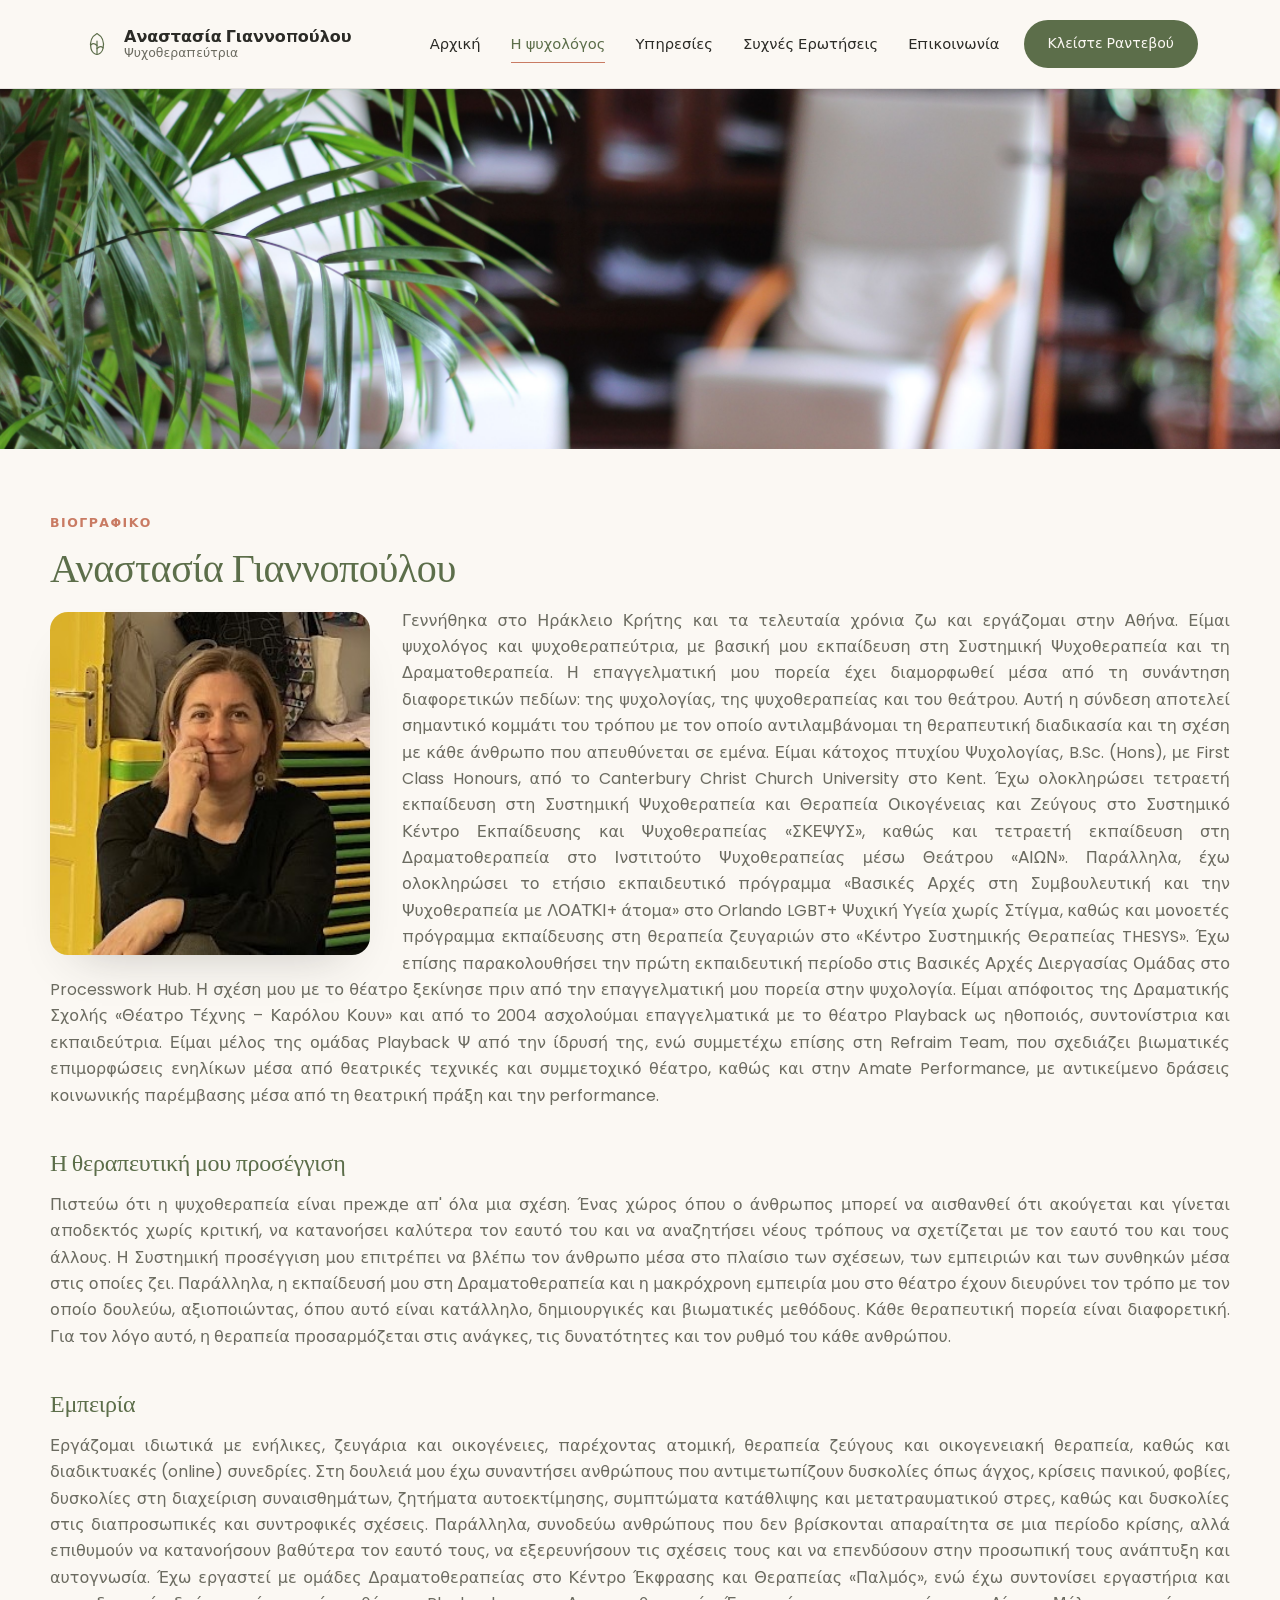
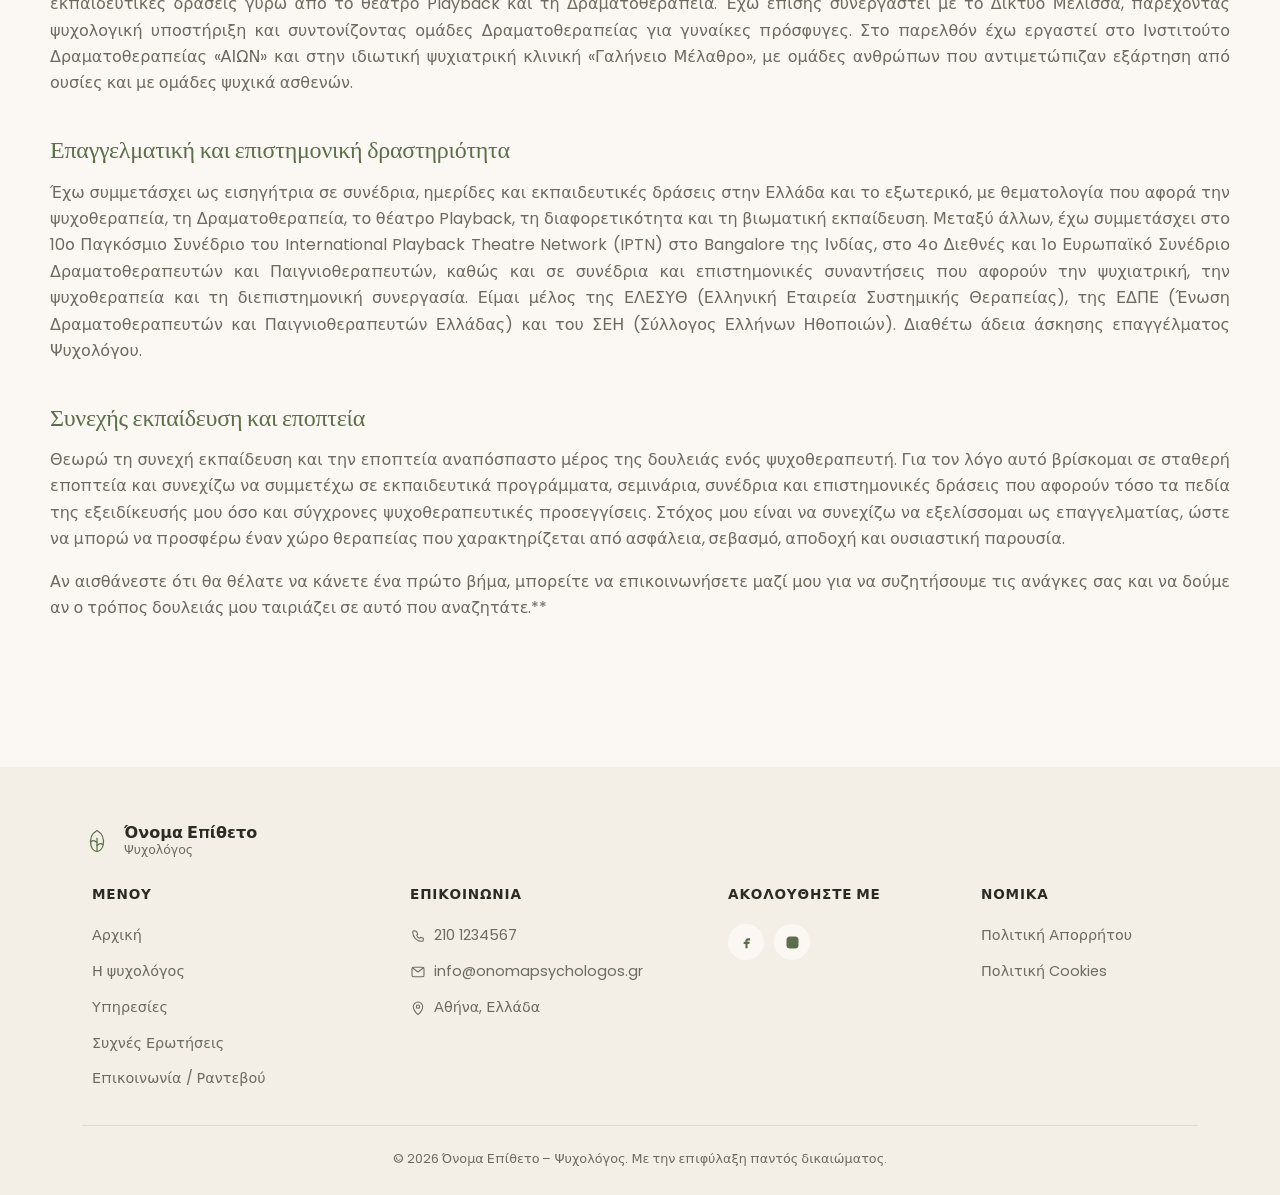
==== commit 20d2d690: "banner" ====
--- a/about.html
+++ b/about.html
@@ -23,13 +23,14 @@
 <main id="main">
 
     <!-- PARALLAX BAND 1 -->
-  <section class="parallax-band-small">
+  <!-- <section class="parallax-band-small">
     <img class="pb-img rellax" data-rellax-speed="-10" src="./assets/about2.jpg" alt="Αν η απάντηση που ψάχνετε δεν βρίσκεται εδώ, στείλτε μας ένα μήνυμα από τη φόρμα επικοινωνίας" loading="eager" width="2400" height="1600">
     <div class="pb-overlay" aria-hidden="true"></div>
-    <!-- <div class="pb-text">
-      <p>Ό,τι χρειάζεται να ξέρετε πριν το πρώτο ραντεβού</p>
-    </div> -->
-  </section>
+  </section> -->
+      <!-- BANNER IMAGE -->
+    <section class="simple-banner">
+    <img src="./assets/about2.jpg" alt="..." loading="eager" width="2400" height="1600">
+    </section>
 
   <!-- PAGE INTRO -->
   <section class="">
--- a/css/style.css
+++ b/css/style.css
@@ -168,7 +168,7 @@
 
 .parallax-band{
   position: relative;
-  height: 46vh;
+  height: 76vh;
   min-height: 640px;
   max-height: 1060px;
   overflow: hidden;
@@ -207,6 +207,29 @@
 @media (max-width: 700px){
   .parallax-band{ height: 38vh; min-height: 260px; }
 }
+
+/* =========================================================
+   Simple banner image (no parallax) — for internal pages
+   ========================================================= */
+ 
+.simple-banner{
+  position: relative;
+  height: 46vh;
+  min-height: 280px;
+  max-height: 360px;
+  overflow: hidden;
+}
+.simple-banner img{
+  width: 100%;
+  height: 100%;
+  object-fit: cover;
+  display: block;
+}
+ 
+@media (max-width: 700px){
+  .simple-banner{ height: 38vh; min-height: 220px; }
+}
+ 
 
 /* =========================================================
    Trust strip
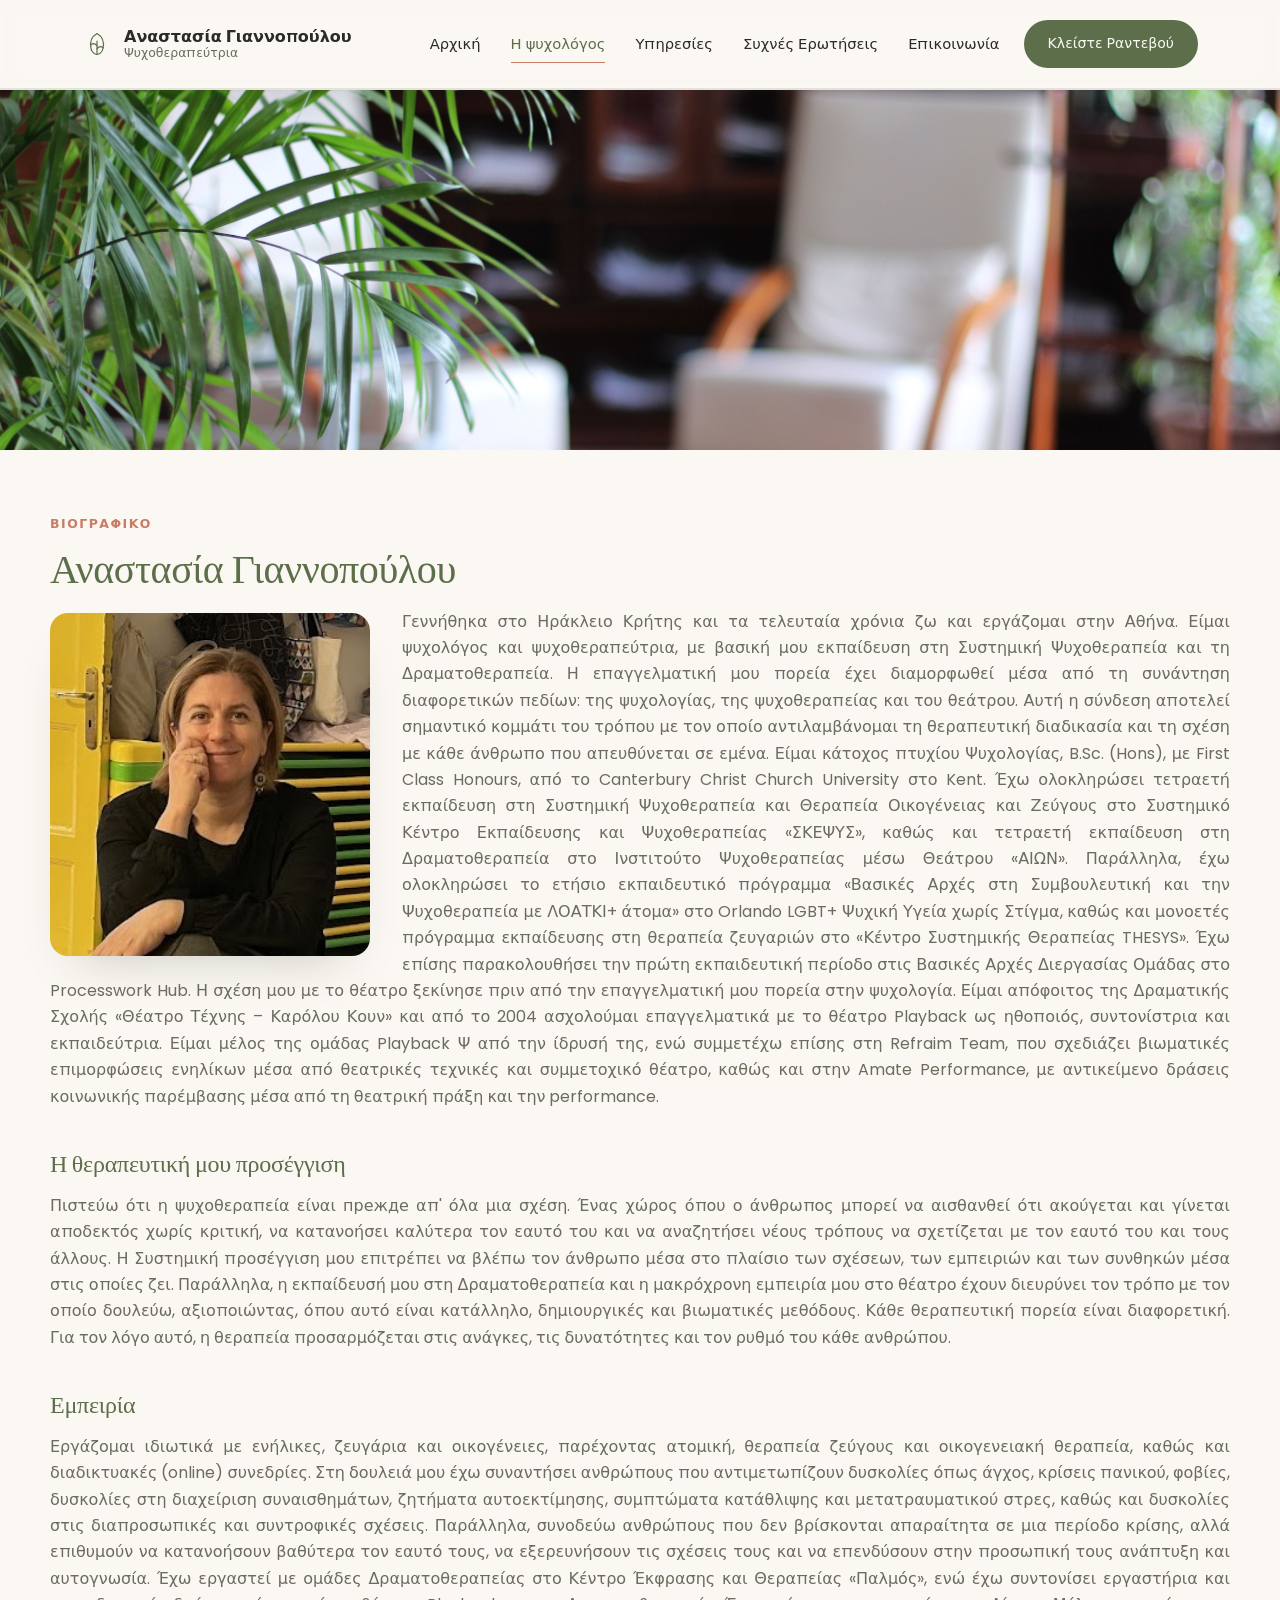
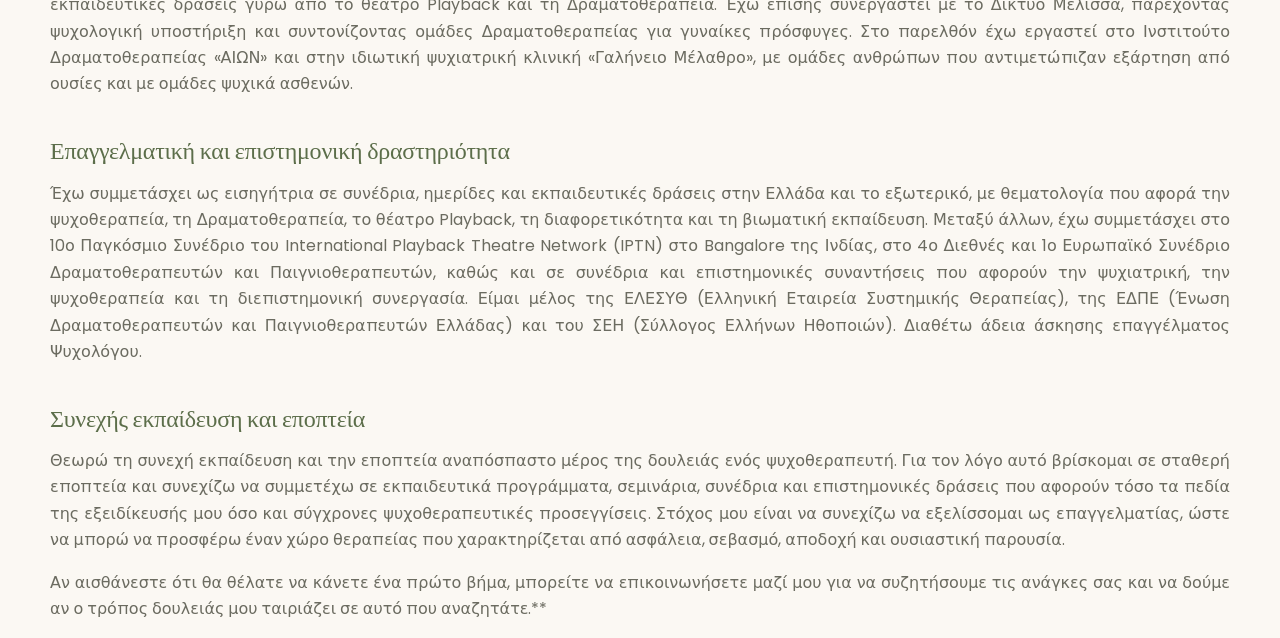
==== commit 939a3d64: "refactoring" ====
--- a/about.html
+++ b/about.html
@@ -3,7 +3,7 @@
 <head>
 <meta charset="UTF-8">
 <meta name="viewport" content="width=device-width, initial-scale=1.0">
-<title>Συχνές Ερωτήσεις — Όνομα Επίθετο, Ψυχολόγος</title>
+<title>Βιογραφικό — Αναστασία Γιαννοπούλου</title>
 <meta name="description" content="Όλες οι απαντήσεις για ραντεβού, θεραπευτική διαδικασία, απόρρητο, κόστος και online συνεδρίες.">
 <link rel="preconnect" href="https://fonts.googleapis.com">
 <link rel="preconnect" href="https://fonts.gstatic.com" crossorigin>
@@ -18,18 +18,47 @@
 
 <a class="skip-link" href="#main">Μετάβαση στο περιεχόμενο</a>
 
-<div id="header"></div>
+<header class="site-header" id="site-header">
+  <div class="wrap header-inner">
+    <a href="index.html" class="brand">
+      <span class="brand-mark" aria-hidden="true">
+        <svg viewBox="0 0 40 40"><path d="M20 6C13 10 10 17 12 26c1 5 5 8 8 8s7-3 8-8c2-9-1-16-8-20Z"/><path d="M20 34V16"/><path d="M20 22c-3-3-6-3-8-1"/><path d="M20 26c3-3 6-3 8-1"/></svg>
+      </span>
+      <span class="brand-text">
+        <span class="brand-name">Αναστασία Γιαννοπούλου</span>
+        <span class="brand-sub">Ψυχοθεραπεύτρια</span>
+      </span>
+    </a>
+
+    <nav class="main-nav" id="main-nav" aria-label="Κύρια πλοήγηση">
+      <a href="index.html" data-page="home">Αρχική</a>
+      <a href="about.html" data-page="about">Η ψυχολόγος</a>
+      <a href="services.html" data-page="services">Υπηρεσίες</a>
+      <a href="faq.html" data-page="faq">Συχνές Ερωτήσεις</a>
+      <a href="contact.html" data-page="contact">Επικοινωνία</a>
+    </nav>
+
+    <a href="contact.html#contact" class="btn btn-primary header-cta">Κλείστε Ραντεβού</a>
+
+    <button class="menu-toggle" id="menu-toggle" aria-label="Άνοιγμα μενού" aria-expanded="false" aria-controls="main-nav">
+      <span></span><span></span><span></span>
+    </button>
+  </div>
+</header>
 
 <main id="main">
 
     <!-- PARALLAX BAND 1 -->
   <!-- <section class="parallax-band-small">
-    <img class="pb-img rellax" data-rellax-speed="-10" src="./assets/about2.jpg" alt="Αν η απάντηση που ψάχνετε δεν βρίσκεται εδώ, στείλτε μας ένα μήνυμα από τη φόρμα επικοινωνίας" loading="eager" width="2400" height="1600">
+    <img class="pb-img rellax" data-rellax-speed="-10" src="./assets/about.jpg" alt="Αν η απάντηση που ψάχνετε δεν βρίσκεται εδώ, στείλτε μας ένα μήνυμα από τη φόρμα επικοινωνίας" loading="eager" width="2400" height="1600">
     <div class="pb-overlay" aria-hidden="true"></div>
+    <div class="pb-text">
+      <p>Λίγα λόγια για εμένα</p>
+    </div>
   </section> -->
       <!-- BANNER IMAGE -->
     <section class="simple-banner">
-    <img src="./assets/about2.jpg" alt="..." loading="eager" width="2400" height="1600">
+    <img src="./assets/about.jpg" alt="..." loading="eager" width="2400" height="1600">
     </section>
 
   <!-- PAGE INTRO -->
--- a/css/style.css
+++ b/css/style.css
@@ -97,16 +97,33 @@
    ========================================================= */
 #header{ min-height: 88px; }
 
-.site-header{
+/* .site-header{
   position: sticky; top: 0; z-index: 100;
   background: rgba(251,248,243,0.9);
   backdrop-filter: blur(8px);
   border-bottom: 1px solid var(--line);
-}
+} */
 .header-inner{ display: flex; align-items: center; justify-content: space-between; height: 88px; gap: 24px; }
 
-.site-header{ transform: translateY(0); transition: transform 0.35s ease; }
-.site-header.header-hidden{ transform: translateY(-100%); }
+.site-header{
+  position: sticky;
+  top: 0;
+  z-index: 100;
+  background: rgba(251,248,243,0.9);
+  backdrop-filter: blur(8px);
+  border-bottom: 1px solid var(--line);
+
+  transform: translateY(0);
+  transition:
+    transform 0.4s cubic-bezier(0.22, 1, 0.36, 1),
+    box-shadow 0.3s ease;
+
+  will-change: transform;
+}
+
+.header-hidden{
+  transform: translateY(-100%);
+}
 
 .brand{ display: flex; align-items: center; gap: 12px; }
 .brand-mark{ width: 30px; height: 30px; color: var(--olive); flex: none; }
@@ -276,6 +293,38 @@
 @media (max-width: 1080px){ .services-grid{ grid-template-columns: repeat(2, 1fr); } }
 @media (max-width: 560px){ .services-grid{ grid-template-columns: 1fr; } }
 
+
+.services-detail{ padding: 20px 0 100px; }
+
+.service-detail{
+  display: grid; grid-template-columns: 0.9fr 1.1fr; gap: 0; align-items: stretch;
+  background: var(--paper-tint); border-radius: var(--radius); overflow: hidden;
+  margin-bottom: 28px;
+}
+.service-detail:last-child{ margin-bottom: 0; }
+
+.service-detail-media{ min-height: 340px; overflow: hidden; position: relative; }
+.service-detail-media img{ width: 100%; height: 100%; object-fit: cover; display: block; }
+
+.service-detail-copy{ padding: 48px; display: flex; flex-direction: column; justify-content: center; gap: 4px; }
+.service-detail-copy .service-icon{ margin: 0 0 6px; }
+.service-detail-copy h2{ font-size: clamp(1.4rem, 2.4vw, 1.8rem); margin-bottom: 0.3em; }
+.service-detail-copy p{ max-width: 52ch; }
+.service-detail-suited{ font-size: 0.9rem; }
+.service-detail-suited strong{ color: var(--ink); }
+.service-detail-copy .card-link{ margin-top: 6px; }
+
+/* reverse variant: media on the right, text on the left */
+.service-detail--reverse{ grid-template-columns: 1.1fr 0.9fr; }
+.service-detail--reverse .service-detail-media{ order: 2; }
+.service-detail--reverse .service-detail-copy{ order: 1; }
+
+@media (max-width: 860px){
+  .service-detail, .service-detail--reverse{ grid-template-columns: 1fr; }
+  .service-detail-media{ order: -1 !important; aspect-ratio: 16 / 10; }
+  .service-detail-copy{ padding: 32px 26px; order: 0 !important; }
+}
+
 /* =========================================================
    About
    ========================================================= */
@@ -342,7 +391,7 @@
    Bio page — image floated left, text wraps around it
    ========================================================= */
  
-.bio-content{ padding: 60px 0 100px; }
+.bio-content{ padding: 60px 0 0px; }
 .bio-content h1{ margin-bottom: 0.6em; }
  
 .bio-portrait{
@@ -457,3 +506,9 @@
 .reveal{ opacity: 1; transform: none; }
 .js .reveal{ opacity: 0; transform: translateY(16px); transition: opacity 0.6s ease, transform 0.6s ease; }
 .js .reveal.in-view{ opacity: 1; transform: translateY(0); }
+
+
+/* custom */
+.required {
+  color: red;
+}
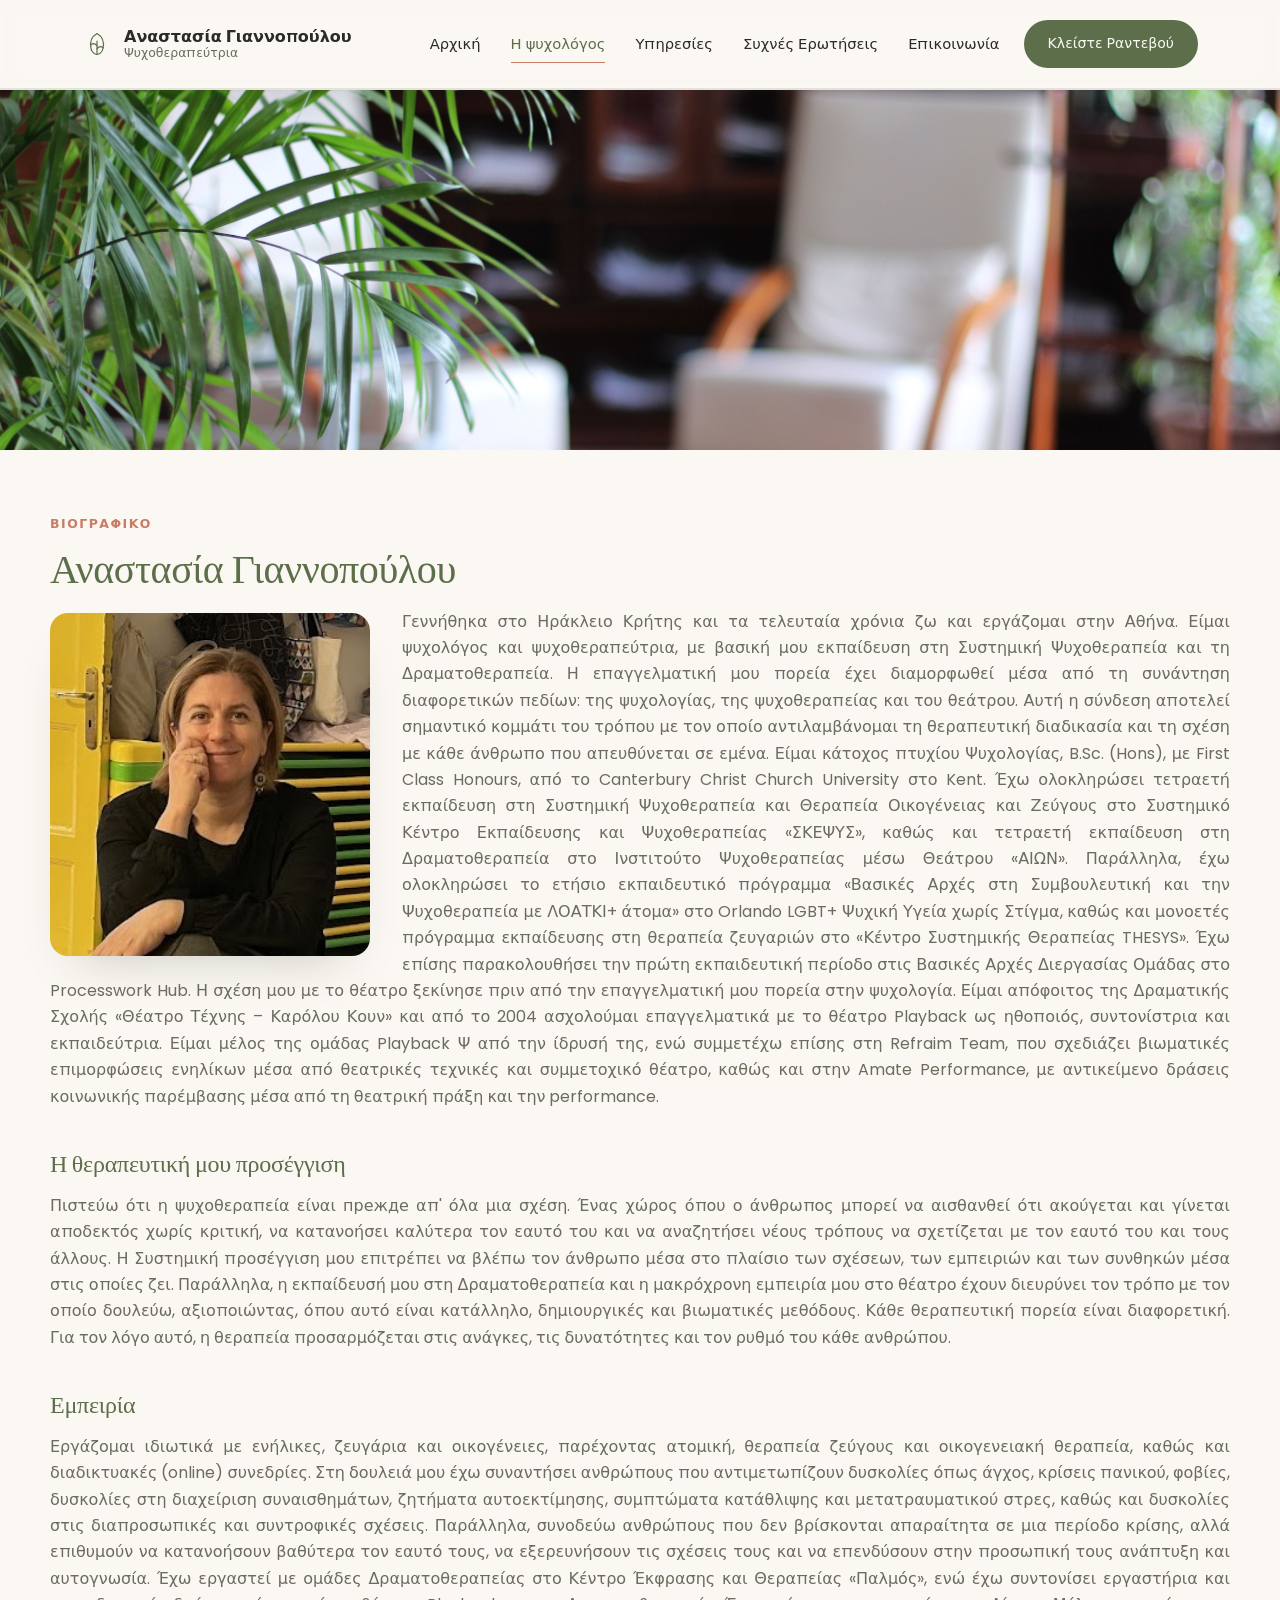
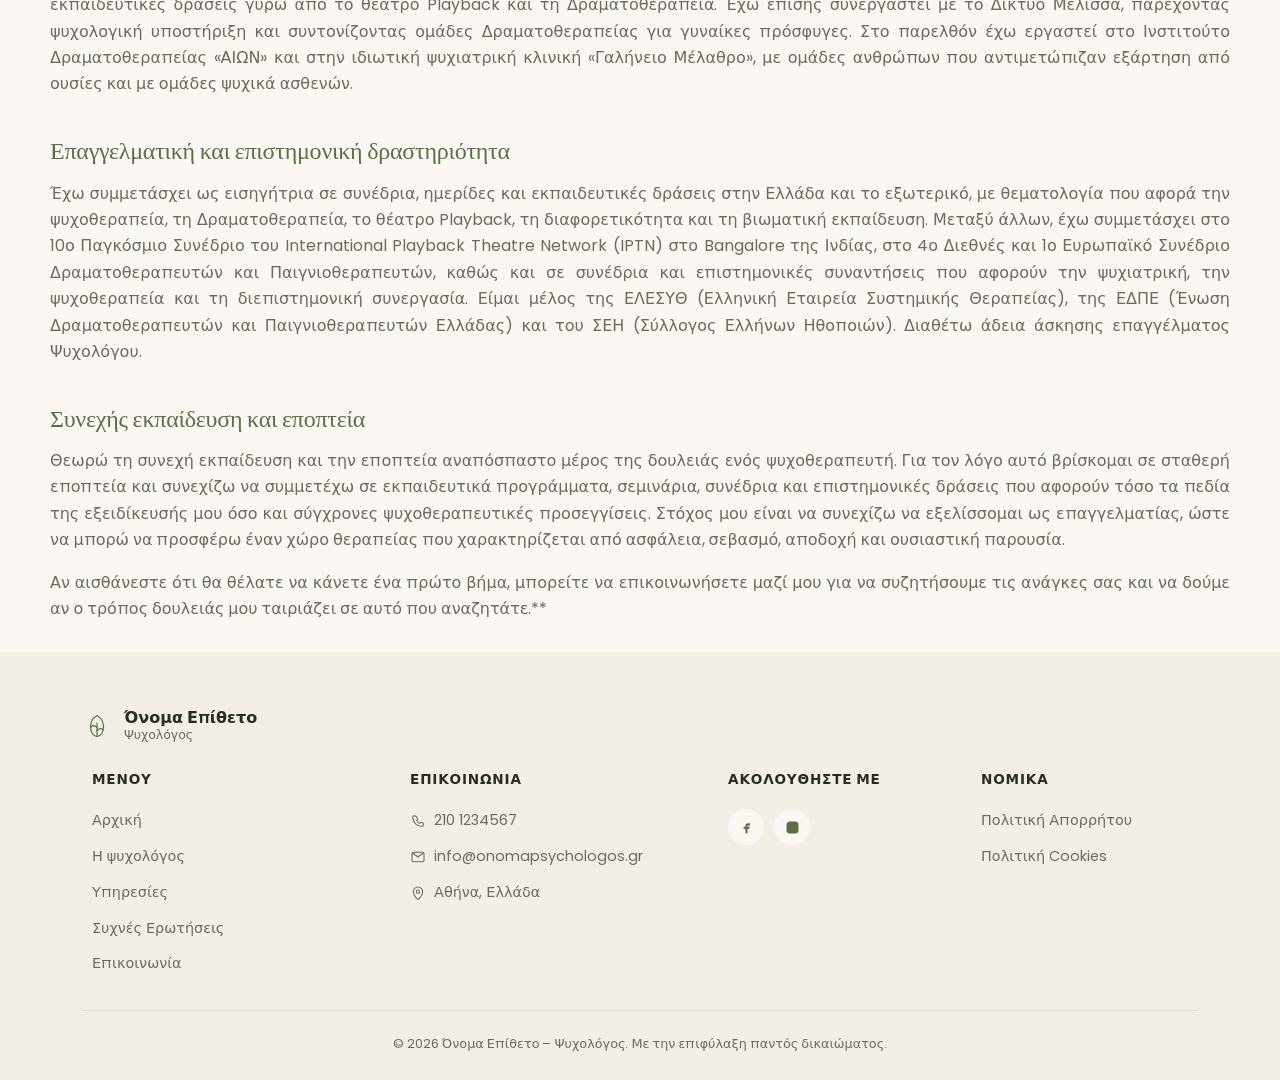
==== commit 96c53abb: "footer" ====
--- a/about.html
+++ b/about.html
@@ -130,7 +130,7 @@
 </main>
 
   <!-- Footer placeholder -->
-  <div id="footer"></div>
+  <div id="site-footer"></div>
 
   <!-- Load the JavaScript file -->
   <script src="include-footer.js"></script>
